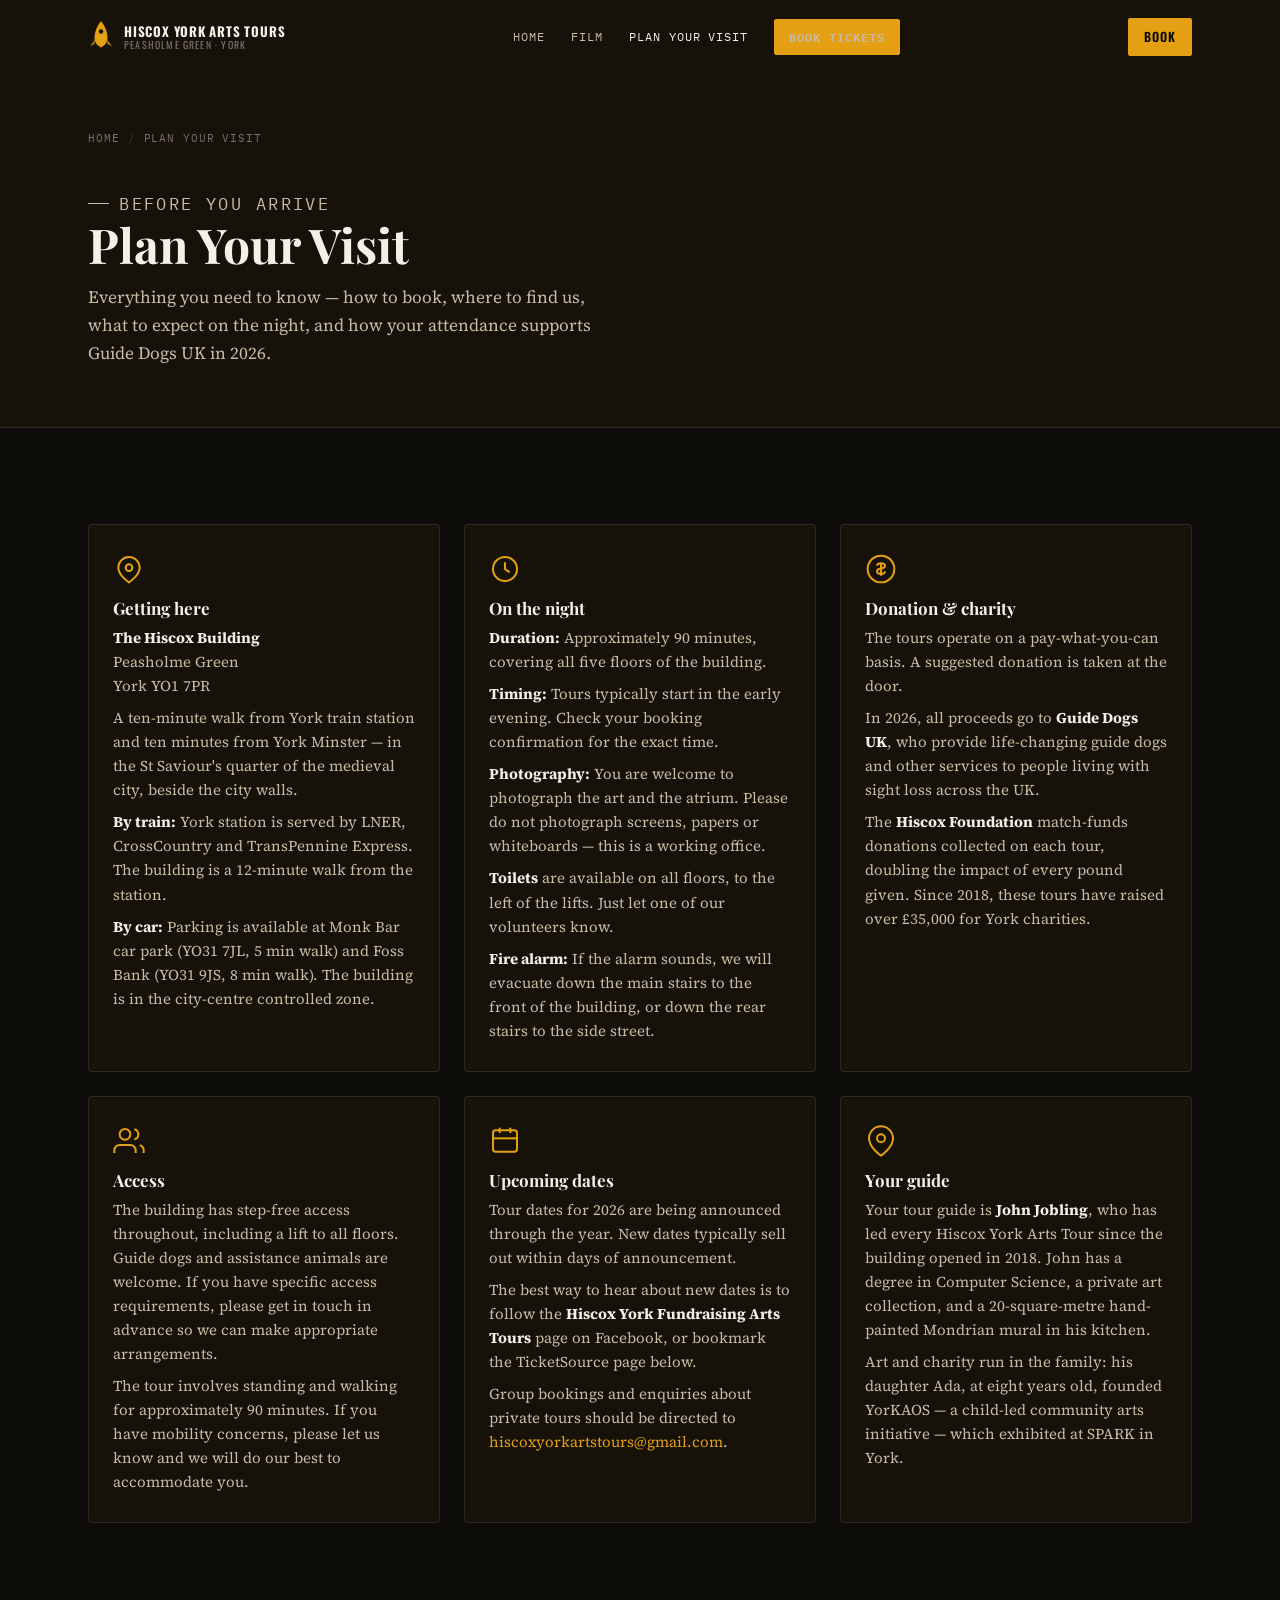
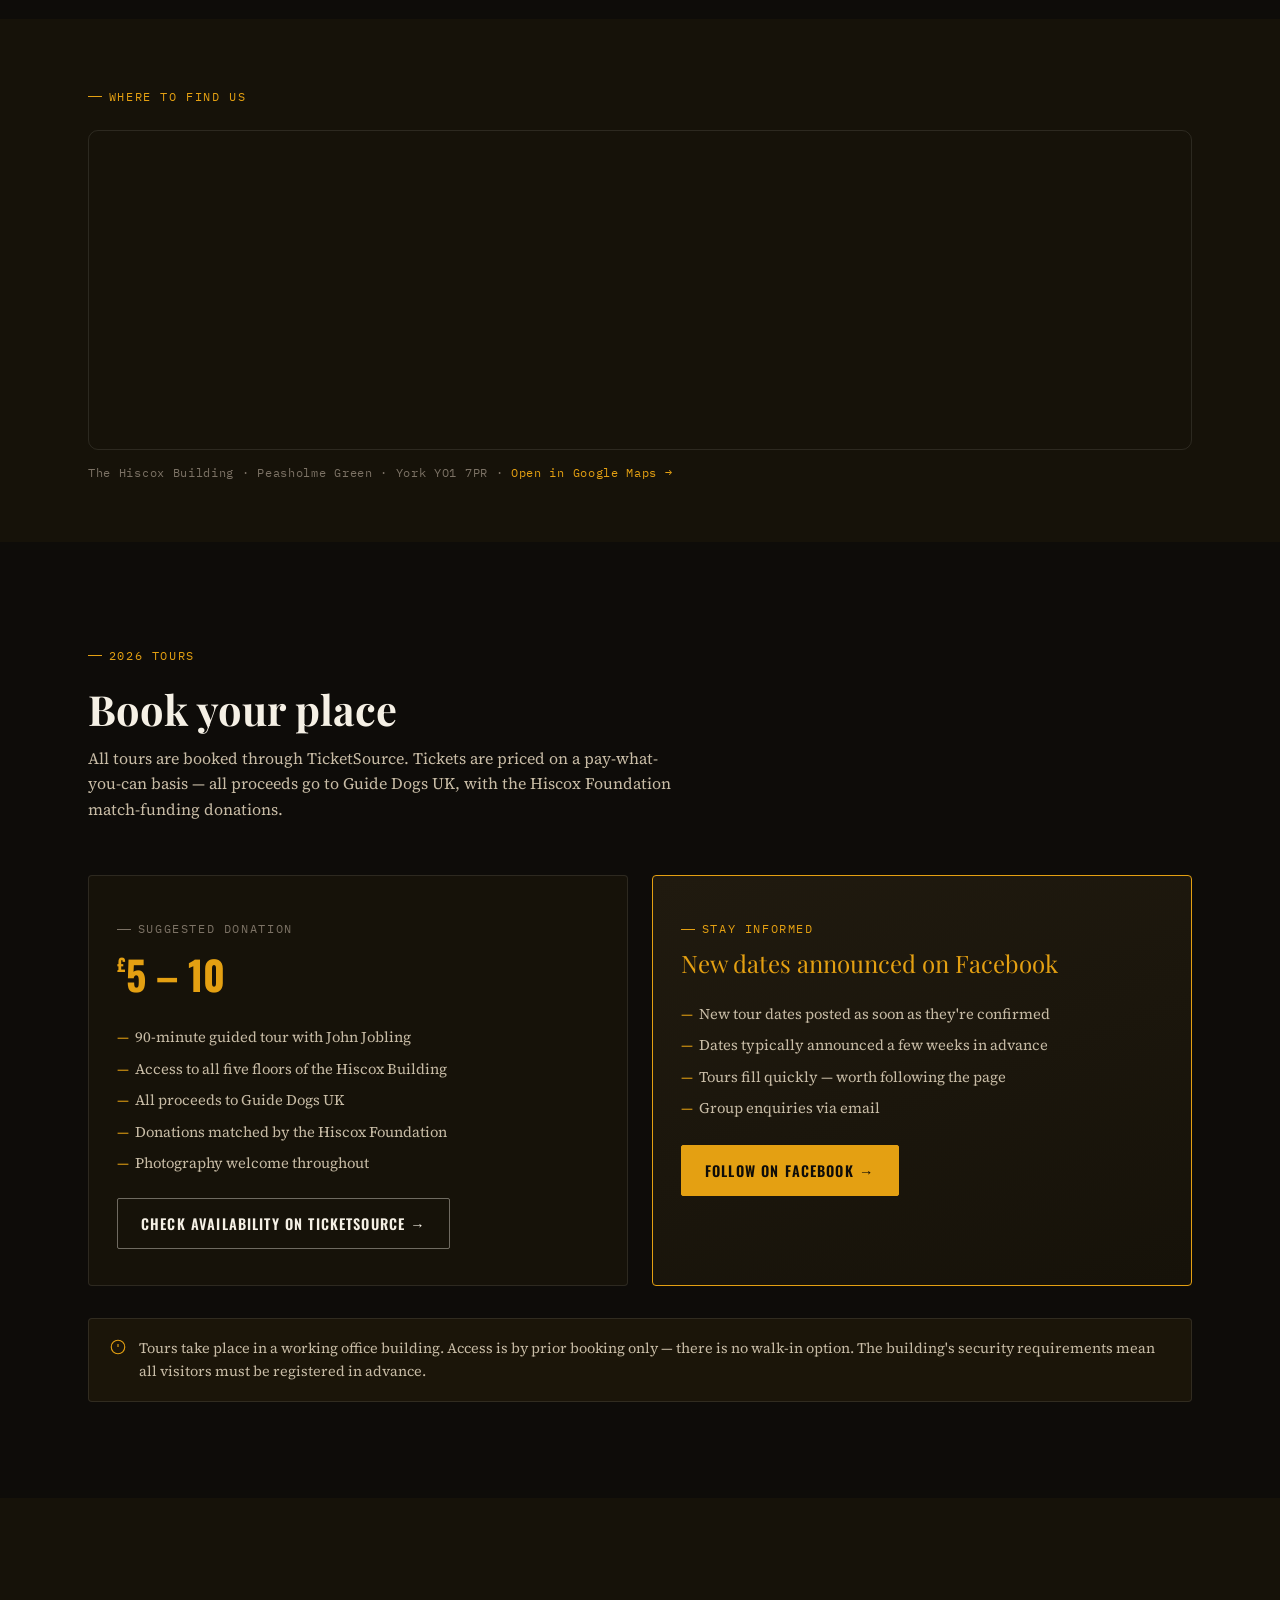
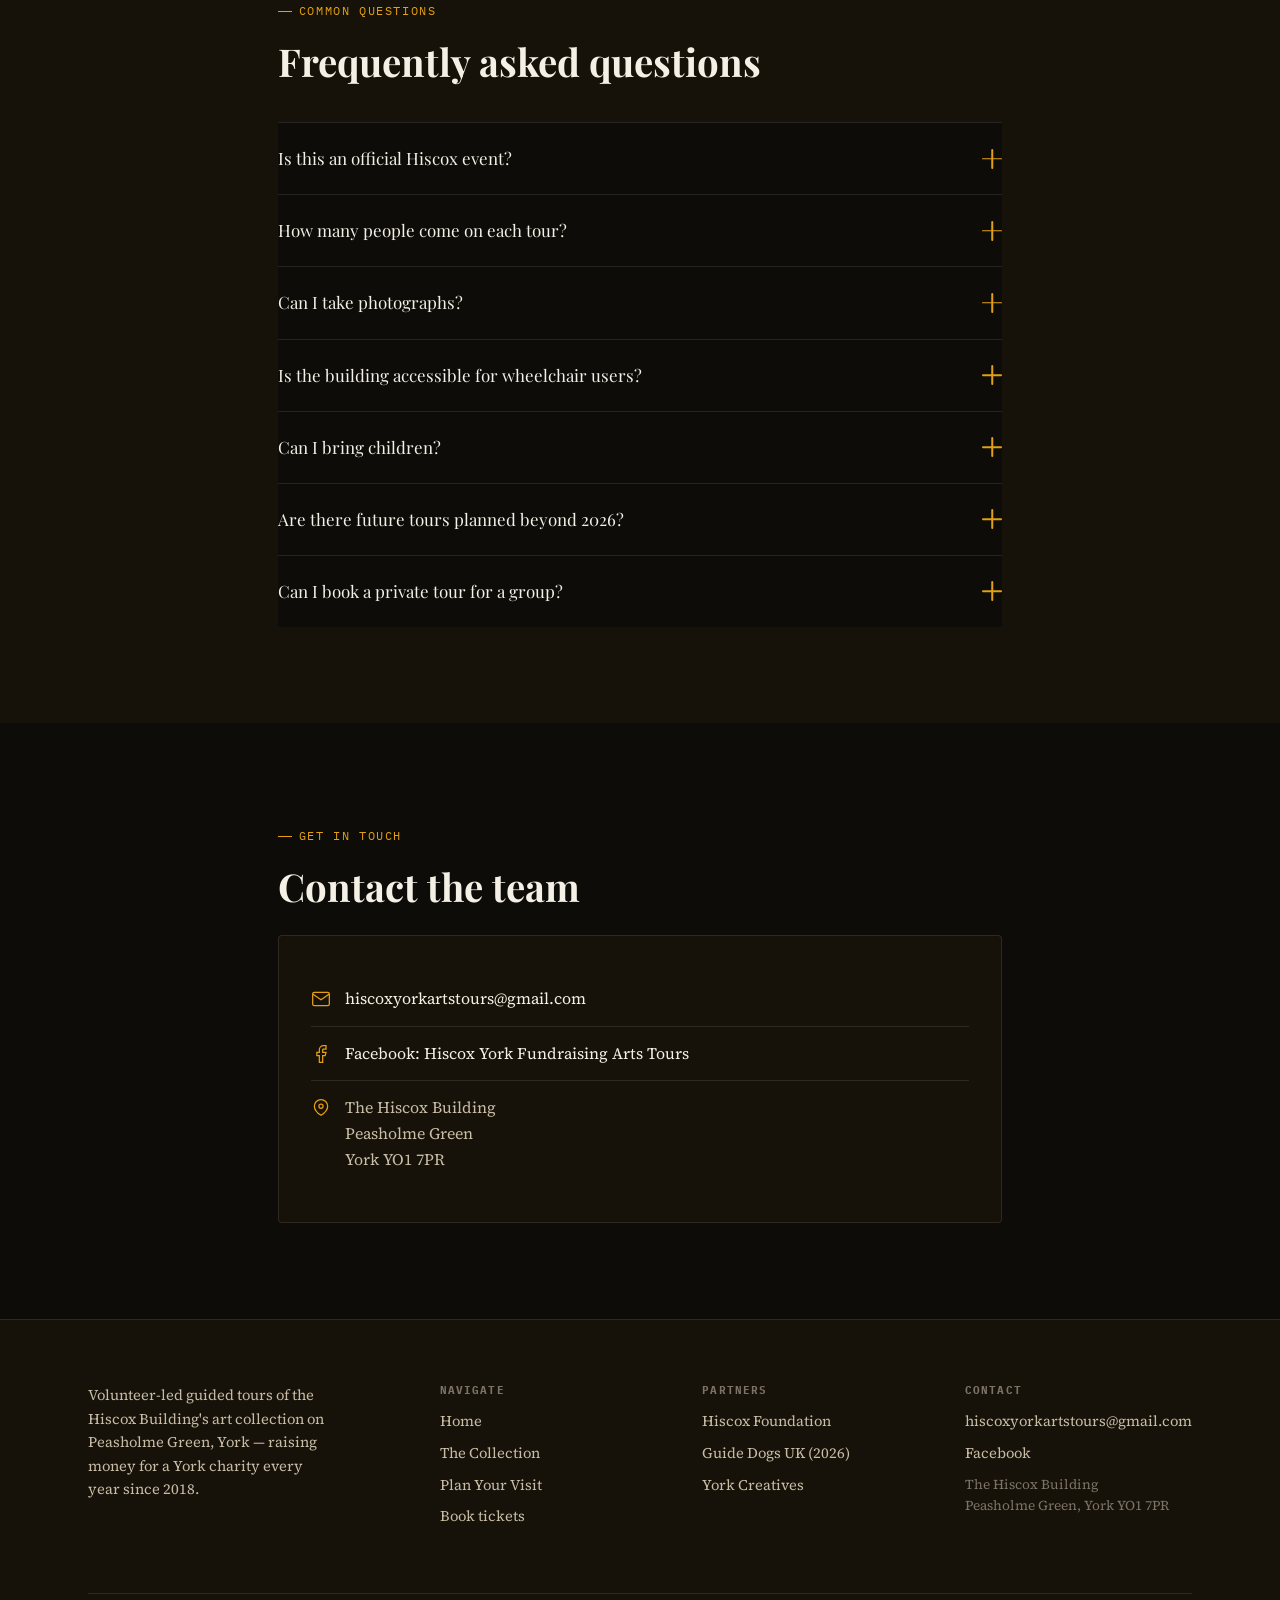
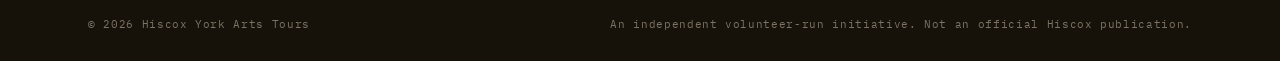
==== visit.html @ 374f45c0 "first commit" ====
<!doctype html>
<html lang="en">
<head>
<meta charset="UTF-8">
<meta name="viewport" content="width=device-width, initial-scale=1.0">
<title>Plan Your Visit — Hiscox York Arts Tours</title>
<meta name="description" content="Everything you need to know before attending a Hiscox York Arts Tour — location, booking, access, and frequently asked questions.">
<link rel="preconnect" href="https://fonts.googleapis.com">
<link rel="preconnect" href="https://fonts.gstatic.com" crossorigin>
<link href="https://fonts.googleapis.com/css2?family=Oswald:wght@600;700&family=Playfair+Display:ital,wght@0,400;0,600;1,400&family=Source+Serif+4:ital,wght@0,400;1,400&family=IBM+Plex+Mono:wght@400;500&display=swap" rel="stylesheet">
<link rel="stylesheet" href="styles.css">
</head>
<body>

<header class="site-header" id="siteHeader">
  <div class="header-inner">
    <a class="brand" href="index.html">
      <svg class="brand-icon" viewBox="0 0 26 34" fill="none" aria-hidden="true">
        <path d="M13 1C17.5 6.5 19.5 12.5 19.5 18C19.5 22 17.5 25 13 27.5C8.5 25 6.5 22 6.5 18C6.5 12.5 8.5 6.5 13 1Z" fill="currentColor"/>
        <ellipse cx="13" cy="11.5" rx="2.2" ry="2.2" fill="#0E0C09"/>
        <path d="M6.5 19.5L2 26.5L6.8 24Z" fill="currentColor" opacity=".7"/>
        <path d="M19.5 19.5L24 26.5L19.2 24Z" fill="currentColor" opacity=".7"/>
      </svg>
      <span class="brand-name">Hiscox York Arts Tours<small>Peasholme Green · York</small></span>
    </a>
    <nav class="site-nav" id="siteNav">
      <a href="index.html">Home</a>
            <a href="video.html">Film</a>
      <a href="visit.html" class="active">Plan Your Visit</a>
      <a href="visit.html#book" class="btn btn--gold btn--sm">Book tickets</a>
    </nav>
    <a href="#book" class="btn btn--gold btn--sm" style="margin-left:auto;" aria-hidden="true">Book</a>
    <button class="nav-toggle" id="navToggle" aria-expanded="false" aria-controls="siteNav" aria-label="Open navigation">
      <span></span><span></span><span></span>
    </button>
  </div>
</header>

<main>

<!-- PAGE HERO -->
<section class="page-hero on-dark-2">
  <div class="container">
    <div class="breadcrumb"><a href="index.html">Home</a><span class="sep">/</span><span>Plan Your Visit</span></div>
    <p class="label">Before you arrive</p>
    <h1>Plan Your Visit</h1>
    <p>Everything you need to know — how to book, where to find us, what to expect on the night, and how your attendance supports Guide Dogs UK in 2026.</p>
  </div>
</section>



<section>

 <div id="embedTS_KFHLG" style="width:100%;"></div>
<script type="text/javascript">
  (function() {
    var el = document.createElement("script");
    el.src = "https://www.ticketsource.com/ticketshop/KFHLG";
    var s = document.getElementsByTagName("script")[0];
    s.parentNode.insertBefore(el, s);
  })();
</script>
  
</section>
<!-- PRACTICAL INFO CARDS -->
<section class="section on-dark">
  <div class="container">
    <div class="grid g3 stagger">

      <div class="info-card">
        <svg class="ico" viewBox="0 0 24 24" fill="none" stroke="currentColor" stroke-width="1.5">
          <path d="M12 22s-8-5.3-8-11a8 8 0 0 1 16 0c0 5.7-8 11-8 11z"/><circle cx="12" cy="11" r="2.5"/>
        </svg>
        <h3>Getting here</h3>
        <p><strong style="color:var(--warm);">The Hiscox Building</strong><br>Peasholme Green<br>York YO1 7PR</p>
        <p>A ten-minute walk from York train station and ten minutes from York Minster — in the St Saviour's quarter of the medieval city, beside the city walls.</p>
        <p><strong style="color:var(--warm);">By train:</strong> York station is served by LNER, CrossCountry and TransPennine Express. The building is a 12-minute walk from the station.</p>
        <p><strong style="color:var(--warm);">By car:</strong> Parking is available at Monk Bar car park (YO31 7JL, 5 min walk) and Foss Bank (YO31 9JS, 8 min walk). The building is in the city-centre controlled zone.</p>
      </div>

      <div class="info-card">
        <svg class="ico" viewBox="0 0 24 24" fill="none" stroke="currentColor" stroke-width="1.5">
          <circle cx="12" cy="12" r="9"/><polyline points="12 7 12 12 15.5 14.5"/>
        </svg>
        <h3>On the night</h3>
        <p><strong style="color:var(--warm);">Duration:</strong> Approximately 90 minutes, covering all five floors of the building.</p>
        <p><strong style="color:var(--warm);">Timing:</strong> Tours typically start in the early evening. Check your booking confirmation for the exact time.</p>
        <p><strong style="color:var(--warm);">Photography:</strong> You are welcome to photograph the art and the atrium. Please do not photograph screens, papers or whiteboards — this is a working office.</p>
        <p><strong style="color:var(--warm);">Toilets</strong> are available on all floors, to the left of the lifts. Just let one of our volunteers know.</p>
        <p><strong style="color:var(--warm);">Fire alarm:</strong> If the alarm sounds, we will evacuate down the main stairs to the front of the building, or down the rear stairs to the side street.</p>
      </div>

      <div class="info-card">
        <svg class="ico" viewBox="0 0 24 24" fill="none" stroke="currentColor" stroke-width="1.5">
          <path d="M12 2C6.48 2 2 6.48 2 12s4.48 10 10 10 10-4.48 10-10S17.52 2 12 2z"/>
          <path d="M12 7v10M9 9.6c0-1.4 1.3-2 3-2s3 .8 3 2-1.3 1.8-3 2-3 .8-3 2 1.3 2 3 2 3-.6 3-2"/>
        </svg>
        <h3>Donation &amp; charity</h3>
        <p>The tours operate on a pay-what-you-can basis. A suggested donation is taken at the door.</p>
        <p>In 2026, all proceeds go to <strong style="color:var(--warm);">Guide Dogs UK</strong>, who provide life-changing guide dogs and other services to people living with sight loss across the UK.</p>
        <p>The <strong style="color:var(--warm);">Hiscox Foundation</strong> match-funds donations collected on each tour, doubling the impact of every pound given. Since 2018, these tours have raised over £35,000 for York charities.</p>
      </div>

      <div class="info-card">
        <svg class="ico" viewBox="0 0 24 24" fill="none" stroke="currentColor" stroke-width="1.5">
          <path d="M17 21v-2a4 4 0 0 0-4-4H5a4 4 0 0 0-4 4v2"/><circle cx="9" cy="7" r="4"/>
          <path d="M23 21v-2a4 4 0 0 0-3-3.87M16 3.13a4 4 0 0 1 0 7.75"/>
        </svg>
        <h3>Access</h3>
        <p>The building has step-free access throughout, including a lift to all floors. Guide dogs and assistance animals are welcome. If you have specific access requirements, please get in touch in advance so we can make appropriate arrangements.</p>
        <p>The tour involves standing and walking for approximately 90 minutes. If you have mobility concerns, please let us know and we will do our best to accommodate you.</p>
      </div>

      <div class="info-card">
        <svg class="ico" viewBox="0 0 24 24" fill="none" stroke="currentColor" stroke-width="1.5">
          <rect x="3" y="4" width="18" height="16" rx="2"/><line x1="16" y1="2" x2="16" y2="6"/><line x1="8" y1="2" x2="8" y2="6"/><line x1="3" y1="10" x2="21" y2="10"/>
        </svg>
        <h3>Upcoming dates</h3>
        <p>Tour dates for 2026 are being announced through the year. New dates typically sell out within days of announcement.</p>
        <p>The best way to hear about new dates is to follow the <strong style="color:var(--warm);">Hiscox York Fundraising Arts Tours</strong> page on Facebook, or bookmark the TicketSource page below.</p>
        <p>Group bookings and enquiries about private tours should be directed to <a href="mailto:hiscoxyorkartstours@gmail.com" style="color:var(--gold);">hiscoxyorkartstours@gmail.com</a>.</p>
      </div>

      <div class="info-card">
        <svg class="ico" viewBox="0 0 24 24" fill="none" stroke="currentColor" stroke-width="1.5">
          <path d="M21 10c0 7-9 13-9 13s-9-6-9-13a9 9 0 0 1 18 0z"/><circle cx="12" cy="10" r="3"/>
        </svg>
        <h3>Your guide</h3>
        <p>Your tour guide is <strong style="color:var(--warm);">John Jobling</strong>, who has led every Hiscox York Arts Tour since the building opened in 2018. John has a degree in Computer Science, a private art collection, and a 20-square-metre hand-painted Mondrian mural in his kitchen.</p>
        <p>Art and charity run in the family: his daughter Ada, at eight years old, founded YorKAOS — a child-led community arts initiative — which exhibited at SPARK in York.</p>
      </div>

    </div>
  </div>
</section>

<!-- MAP -->
<section class="section section--slim on-dark-2">
  <div class="container reveal">
    <p class="label" style="margin-bottom:24px;">Where to find us</p>
    <div class="map-frame">
      <iframe
        src="https://www.google.com/maps/embed?pb=!1m18!1m12!1m3!1d2344.038!2d-1.076!3d53.962!2m3!1f0!2f0!3f0!3m2!1i1024!2i768!4f13.1!3m3!1m2!1s0x487930e4ecd7b2b7%3A0x1!2sThe%20Hiscox%20Building%2C%20Peasholme%20Green%2C%20York%20YO1%207PR!5e0!3m2!1sen!2suk!4v1700000000000"
        loading="lazy"
        referrerpolicy="no-referrer-when-downgrade"
        title="Map showing the Hiscox Building on Peasholme Green, York"
        allowfullscreen>
      </iframe>
    </div>
    <p style="margin-top:14px;font-family:var(--font-label);font-size:.72rem;color:var(--warm-3);letter-spacing:.06em;">
      The Hiscox Building · Peasholme Green · York YO1 7PR ·
      <a href="https://maps.google.com/?q=The+Hiscox+Building,+Peasholme+Green,+York+YO1+7PR" target="_blank" rel="noopener" style="color:var(--gold);">Open in Google Maps →</a>
    </p>
  </div>
</section>

<!-- BOOKING -->
<section id="book" class="section on-dark">
  <div class="container">
    <div style="max-width:600px;margin-bottom:52px;" class="reveal">
      <p class="label">2026 tours</p>
      <h2 style="font-family:var(--font-head);font-size:clamp(1.9rem,3.4vw,2.6rem);margin-top:.5em;">Book your place</h2>
      <p style="color:var(--warm-2);margin-top:14px;">All tours are booked through TicketSource. Tickets are priced on a pay-what-you-can basis — all proceeds go to Guide Dogs UK, with the Hiscox Foundation match-funding donations.</p>
    </div>
    <div class="price-cards reveal">
      <div class="price-card">
        <p class="label dim">Suggested donation</p>
        <p class="amount"><sup>£</sup>5 – 10</p>
        <ul>
          <li>90-minute guided tour with John Jobling</li>
          <li>Access to all five floors of the Hiscox Building</li>
          <li>All proceeds to Guide Dogs UK</li>
          <li>Donations matched by the Hiscox Foundation</li>
          <li>Photography welcome throughout</li>
        </ul>
        <a href="https://www.ticketsource.co.uk/hiscox-arts-tours" target="_blank" rel="noopener" class="btn btn--outline btn--block">
          Check availability on TicketSource →
        </a>
      </div>
      <div class="price-card featured">
        <p class="label">Stay informed</p>
        <p style="font-family:var(--font-head);font-size:1.5rem;color:var(--gold);margin-top:6px;">New dates announced on Facebook</p>
        <ul>
          <li>New tour dates posted as soon as they're confirmed</li>
          <li>Dates typically announced a few weeks in advance</li>
          <li>Tours fill quickly — worth following the page</li>
          <li>Group enquiries via email</li>
        </ul>
        <a href="https://www.facebook.com/HiscoxYorkFundraisingArtsTours" target="_blank" rel="noopener" class="btn btn--gold btn--block" style="margin-top:24px;">
          Follow on Facebook →
        </a>
      </div>
    </div>
    <div class="notice on-dark" style="margin-top:32px;">
      <svg class="notice-icon" viewBox="0 0 24 24" fill="none" stroke="currentColor" stroke-width="1.5"><circle cx="12" cy="12" r="9"/><line x1="12" y1="8" x2="12" y2="12"/><line x1="12" y1="16" x2="12.01" y2="16"/></svg>
      <p>Tours take place in a working office building. Access is by prior booking only — there is no walk-in option. The building's security requirements mean all visitors must be registered in advance.</p>
    </div>
  </div>
</section>

<!-- FAQ -->
<section class="section on-dark-2">
  <div class="container container--narrow">
    <div style="margin-bottom:40px;" class="reveal">
      <p class="label">Common questions</p>
      <h2 style="font-family:var(--font-head);font-size:clamp(1.8rem,3vw,2.4rem);margin-top:.5em;">Frequently asked questions</h2>
    </div>
    <div class="faq on-dark reveal">
      <div class="faq-item">
        <button class="faq-q">Is this an official Hiscox event?<span class="faq-plus" aria-hidden="true"></span></button>
        <div class="faq-a"><p>No — the tours are an independent, volunteer-run initiative. They are not organised by Hiscox as a company, though Hiscox generously provides access to the building and the Hiscox Foundation match-funds donations. The tours were started by John Jobling in 2018.</p></div>
      </div>
      <div class="faq-item">
        <button class="faq-q">How many people come on each tour?<span class="faq-plus" aria-hidden="true"></span></button>
        <div class="faq-a"><p>Tour sizes are kept small to preserve the quality of the experience. Exact capacity depends on the date — check TicketSource for availability on specific tours.</p></div>
      </div>
      <div class="faq-item">
        <button class="faq-q">Can I take photographs?<span class="faq-plus" aria-hidden="true"></span></button>
        <div class="faq-a"><p>Yes — you're very welcome to photograph the artworks and the atrium. The one restriction is that you should not photograph any screens, papers or whiteboards visible in the building, as this is a working office handling sensitive commercial material.</p></div>
      </div>
      <div class="faq-item">
        <button class="faq-q">Is the building accessible for wheelchair users?<span class="faq-plus" aria-hidden="true"></span></button>
        <div class="faq-a"><p>Yes — the building has step-free access and a lift to all floors. If you have specific access needs, please email us in advance so we can ensure everything is in place.</p></div>
      </div>
      <div class="faq-item">
        <button class="faq-q">Can I bring children?<span class="faq-plus" aria-hidden="true"></span></button>
        <div class="faq-a"><p>Children are welcome, accompanied by an adult. The tour is primarily pitched at adults and older children with an interest in art, though younger children have enjoyed tours in the past. The tour involves 90 minutes of standing and walking.</p></div>
      </div>
      <div class="faq-item">
        <button class="faq-q">Are there future tours planned beyond 2026?<span class="faq-plus" aria-hidden="true"></span></button>
        <div class="faq-a"><p>We have run tours every year since 2018 and intend to continue. Dates and charities are confirmed each year — the best way to hear about future tours is to follow the Facebook page or email us to be added to the mailing list.</p></div>
      </div>
      <div class="faq-item">
        <button class="faq-q">Can I book a private tour for a group?<span class="faq-plus" aria-hidden="true"></span></button>
        <div class="faq-a"><p>Enquiries about group or private tours are welcome — please email <a href="mailto:hiscoxyorkartstours@gmail.com" style="color:var(--gold);">hiscoxyorkartstours@gmail.com</a> with details of your group and preferred dates. We'll do our best to accommodate you, subject to building availability.</p></div>
      </div>
    </div>
  </div>
</section>

<!-- CONTACT -->
<section class="section on-dark">
  <div class="container container--narrow reveal">
    <p class="label">Get in touch</p>
    <h2 style="font-family:var(--font-head);font-size:clamp(1.8rem,3vw,2.4rem);margin-top:.5em;">Contact the team</h2>
    <div class="contact-card" style="margin-top:28px;background:var(--dark-2);border:1px solid var(--line);border-radius:var(--r);padding:36px 32px;">
      <div style="display:flex;align-items:center;gap:14px;padding:14px 0;border-bottom:1px solid var(--line);">
        <svg style="width:20px;height:20px;color:var(--gold);flex-shrink:0;" viewBox="0 0 24 24" fill="none" stroke="currentColor" stroke-width="1.5"><path d="M4 4h16c1.1 0 2 .9 2 2v12c0 1.1-.9 2-2 2H4c-1.1 0-2-.9-2-2V6c0-1.1.9-2 2-2z"/><polyline points="22,6 12,13 2,6"/></svg>
        <a href="mailto:hiscoxyorkartstours@gmail.com" style="color:var(--warm);word-break:break-all;">hiscoxyorkartstours@gmail.com</a>
      </div>
      <div style="display:flex;align-items:center;gap:14px;padding:14px 0;border-bottom:1px solid var(--line);">
        <svg style="width:20px;height:20px;color:var(--gold);flex-shrink:0;" viewBox="0 0 24 24" fill="none" stroke="currentColor" stroke-width="1.5"><path d="M18 2h-3a5 5 0 0 0-5 5v3H7v4h3v8h4v-8h3l1-4h-4V7a1 1 0 0 1 1-1h3z"/></svg>
        <a href="https://www.facebook.com/HiscoxYorkFundraisingArtsTours" target="_blank" rel="noopener" style="color:var(--warm);">Facebook: Hiscox York Fundraising Arts Tours</a>
      </div>
      <div style="display:flex;align-items:flex-start;gap:14px;padding:14px 0;">
        <svg style="width:20px;height:20px;color:var(--gold);flex-shrink:0;margin-top:2px;" viewBox="0 0 24 24" fill="none" stroke="currentColor" stroke-width="1.5"><path d="M12 22s-8-5.3-8-11a8 8 0 0 1 16 0c0 5.7-8 11-8 11z"/><circle cx="12" cy="11" r="2.5"/></svg>
        <address style="font-style:normal;color:var(--warm-2);">The Hiscox Building<br>Peasholme Green<br>York YO1 7PR</address>
      </div>
    </div>
  </div>
</section>

</main>

<footer class="site-footer">
  <div class="container">
    <div class="footer-top">
      <div class="footer-col">
        <p class="footer-about">Volunteer-led guided tours of the Hiscox Building's art collection on Peasholme Green, York — raising money for a York charity every year since 2018.</p>
      </div>
      <div class="footer-col">
        <h4>Navigate</h4>
        <ul>
          <li><a href="index.html">Home</a></li>
          <li><a href="collection.html">The Collection</a></li>
          <li><a href="visit.html">Plan Your Visit</a></li>
          <li><a href="visit.html#book">Book tickets</a></li>
        </ul>
      </div>
      <div class="footer-col">
        <h4>Partners</h4>
        <ul>
          <li>Hiscox Foundation</li>
          <li>Guide Dogs UK (2026)</li>
          <li>York Creatives</li>
        </ul>
      </div>
      <div class="footer-col">
        <h4>Contact</h4>
        <ul>
          <li><a href="mailto:hiscoxyorkartstours@gmail.com">hiscoxyorkartstours@gmail.com</a></li>
          <li><a href="https://www.facebook.com/HiscoxYorkFundraisingArtsTours" target="_blank" rel="noopener">Facebook</a></li>
          <li style="color:var(--warm-3);font-size:.85rem;margin-top:4px;">The Hiscox Building<br>Peasholme Green, York YO1 7PR</li>
        </ul>
      </div>
    </div>
    <div class="footer-bottom">
      <span>© 2026 Hiscox York Arts Tours</span>
      <span>An independent volunteer-run initiative. Not an official Hiscox publication.</span>
    </div>
  </div>
</footer>
<script src="script.js"></script>
</body>
</html>
---- styles.css ----
/* ====================================================
   Hiscox York Arts Tours  —  full design system
   Aesthetic: bold photo-led, warm amber & deep dark,
   condensed impact type, art-world editorial serif.
   ==================================================== */

:root {
  --dark:      #0E0C09;
  --dark-2:    #161209;
  --dark-3:    #201A0F;
  --dark-4:    #2A2117;
  --gold:      #E4A012;
  --gold-dim:  #A97208;
  --gold-pale: #F5C84A;
  --warm:      #F5F0E5;
  --warm-2:    #C8BCA6;
  --warm-3:    #7C7265;
  --paper:     #EEE5D0;
  --paper-2:   #D6CDB8;
  --rust:      #B04A1C;

  --line:      rgba(245,240,229,0.10);
  --line-2:    rgba(245,240,229,0.06);
  --line-p:    rgba(14,12,9,0.12);

  --font-display: "Oswald", "Arial Narrow", Arial, sans-serif;
  --font-head:    "Playfair Display", Georgia, "Times New Roman", serif;
  --font-body:    "Source Serif 4", Georgia, serif;
  --font-label:   "IBM Plex Mono", "Courier New", monospace;

  --maxw:  1160px;
  --ease:  cubic-bezier(.22,.61,.25,1);
  --r:     4px;
  --r-lg:  10px;
  --shadow: 0 32px 56px -20px rgba(0,0,0,0.7);
}

/* ── reset ── */
*, *::before, *::after { box-sizing: border-box; }
html { scroll-behavior: smooth; -webkit-text-size-adjust: 100%; }
@media (prefers-reduced-motion: reduce) {
  html { scroll-behavior: auto; }
  *, *::before, *::after { animation-duration: 0.001ms !important; transition-duration: 0.001ms !important; }
}
body { margin: 0; background: var(--dark); color: var(--warm); font-family: var(--font-body); line-height: 1.6; -webkit-font-smoothing: antialiased; }
img, svg { display: block; max-width: 100%; }
a { color: inherit; text-decoration: none; }
ul, ol { margin: 0; padding: 0; list-style: none; }
button { font: inherit; color: inherit; background: none; border: 0; cursor: pointer; padding: 0; }
h1,h2,h3,h4,p,figure,dl,dt,dd { margin: 0; }
:focus-visible { outline: 2px solid var(--gold); outline-offset: 3px; border-radius: 2px; }

/* ── type helpers ── */
h1, h2, h3, h4 { font-family: var(--font-head); line-height: 1.1; }
.display {
  font-family: var(--font-display);
  font-weight: 700;
  letter-spacing: 0.02em;
  text-transform: uppercase;
  line-height: .97;
}

.label {
  font-family: var(--font-label);
  font-size: .72rem;
  letter-spacing: .14em;
  text-transform: uppercase;
  color: var(--gold);
  display: inline-flex;
  align-items: center;
  gap: .6em;
}
.label::before { content: ""; width: 1.2em; height: 1px; background: currentColor; display: inline-block; }
.label.dim { color: var(--warm-3); }
.label.dim::before { background: var(--warm-3); }
.on-paper .label { color: var(--rust); }
.on-paper .label::before { background: var(--rust); }

/* ── layout ── */
.container { width: 100%; max-width: var(--maxw); margin-inline: auto; padding-inline: 28px; }
.container--narrow { max-width: 780px; }
.section { padding-block: 96px; }
.section--slim { padding-block: 60px; }
@media (max-width: 720px) { .section { padding-block: 64px; } .section--slim { padding-block: 40px; } }

.on-dark   { background: var(--dark); color: var(--warm); }
.on-dark-2 { background: var(--dark-2); color: var(--warm); }
.on-dark-3 { background: var(--dark-3); color: var(--warm); }
.on-paper  { background: var(--paper); color: var(--dark); }

.grid { display: grid; gap: 24px; }
.g2 { grid-template-columns: repeat(2, 1fr); }
.g3 { grid-template-columns: repeat(3, 1fr); }
.g4 { grid-template-columns: repeat(4, 1fr); }
@media (max-width: 960px) { .g3, .g4 { grid-template-columns: repeat(2, 1fr); } }
@media (max-width: 580px) { .g2, .g3, .g4 { grid-template-columns: 1fr; } }

/* ── scroll reveal ── */
html.js .reveal { opacity: 0; transform: translateY(20px); transition: opacity .7s var(--ease), transform .7s var(--ease); }
html.js .reveal.in { opacity: 1; transform: none; }
html.js .stagger > * { opacity: 0; transform: translateY(20px); transition: opacity .6s var(--ease), transform .6s var(--ease); }
html.js .stagger.in > *:nth-child(1) { opacity: 1; transform: none; transition-delay: .04s; }
html.js .stagger.in > *:nth-child(2) { opacity: 1; transform: none; transition-delay: .12s; }
html.js .stagger.in > *:nth-child(3) { opacity: 1; transform: none; transition-delay: .20s; }
html.js .stagger.in > *:nth-child(4) { opacity: 1; transform: none; transition-delay: .28s; }
html.js .stagger.in > *:nth-child(5) { opacity: 1; transform: none; transition-delay: .36s; }
html.js .stagger.in > *:nth-child(n+6) { opacity: 1; transform: none; transition-delay: .40s; }

/* ── buttons ── */
.btn {
  display: inline-flex; align-items: center; gap: .5em;
  font-family: var(--font-display); font-weight: 600; font-size: .9rem;
  letter-spacing: .08em; text-transform: uppercase;
  padding: .9em 1.6em; border-radius: 2px; border: 1.5px solid transparent;
  transition: transform .22s var(--ease), background .22s, border-color .22s, color .22s;
  white-space: nowrap;
}
.btn:hover { transform: translateY(-2px); }
.btn--gold { background: var(--gold); color: var(--dark); border-color: var(--gold); }
.btn--gold:hover { background: var(--gold-pale); border-color: var(--gold-pale); }
.btn--outline { border-color: rgba(245,240,229,.4); color: var(--warm); }
.btn--outline:hover { border-color: var(--gold); color: var(--gold); }
.btn--outline-dark { border-color: var(--dark); color: var(--dark); }
.btn--outline-dark:hover { border-color: var(--rust); color: var(--rust); }
.btn--sm { padding: .65em 1.2em; font-size: .78rem; }

/* ── nav ── */
.site-header {
  position: fixed; top: 0; left: 0; right: 0; z-index: 80;
  transition: background .4s, border-color .4s;
  border-bottom: 1px solid transparent;
}
.site-header.scrolled {
  background: rgba(14,12,9,.92); backdrop-filter: blur(12px);
  border-bottom-color: var(--line);
}
.header-inner {
  max-width: var(--maxw); margin-inline: auto;
  padding: 18px 28px;
  display: flex; align-items: center; gap: 28px;
}
.brand { display: flex; align-items: center; gap: 10px; margin-right: auto; }
.brand-icon { width: 26px; height: 34px; color: var(--gold); flex-shrink: 0; }
.brand-name {
  font-family: var(--font-display); font-weight: 700; text-transform: uppercase;
  font-size: .82rem; letter-spacing: .06em; line-height: 1.25; color: var(--warm);
}
.brand-name small { display: block; font-size: .62rem; letter-spacing: .12em; color: var(--warm-3); font-weight: 400; }
.site-nav { display: flex; align-items: center; gap: 26px; }
.site-nav a {
  font-family: var(--font-label); font-size: .74rem; letter-spacing: .08em; text-transform: uppercase;
  color: var(--warm-2); transition: color .2s;
}
.site-nav a:hover, .site-nav a.active { color: var(--warm); }
.nav-toggle { display: none; flex-direction: column; gap: 5px; padding: 4px; }
.nav-toggle span { display: block; width: 24px; height: 2px; background: var(--warm); transition: transform .25s, opacity .25s; }
.nav-toggle[aria-expanded="true"] span:nth-child(1) { transform: translateY(7px) rotate(45deg); }
.nav-toggle[aria-expanded="true"] span:nth-child(2) { opacity: 0; }
.nav-toggle[aria-expanded="true"] span:nth-child(3) { transform: translateY(-7px) rotate(-45deg); }

@media (max-width: 800px) {
  .site-nav {
    position: fixed; inset: 68px 0 0 0; background: var(--dark);
    flex-direction: column; justify-content: center; gap: 32px;
    transform: translateX(100%); transition: transform .35s var(--ease);
    font-size: 1.1rem; border-top: 1px solid var(--line);
  }
  .site-nav.open { transform: translateX(0); }
  .site-nav .btn--sm { display: flex; }
  .nav-toggle { display: flex; }
  .header-inner .btn--sm { display: none; }
}

/* ── hero ── */
.hero {
  position: relative; min-height: 100svh;
  display: flex; flex-direction: column; justify-content: flex-end;
  padding-bottom: 9vh; overflow: hidden;
}
.hero-bg {
  position: absolute; inset: 0;
  background-image: url('assets/exterior-1400.jpg');
  background-size: cover; background-position: center 40%;
  transform: scale(1.04); transition: transform 8s ease-out;
}
.hero-bg.loaded { transform: scale(1); }
@media (min-width: 1200px) {
  .hero-bg { background-image: url('assets/exterior-2400.jpg'); }
}
@media (max-width: 600px) {
  .hero-bg { background-image: url('assets/exterior-900.jpg'); }
}
.hero-overlay {
  position: absolute; inset: 0;
  background: linear-gradient(
    to top,
    rgba(14,12,9,.96)  0%,
    rgba(14,12,9,.80)  28%,
    rgba(14,12,9,.40)  58%,
    rgba(14,12,9,.10)  100%
  );
}
.hero-inner {
  position: relative; z-index: 2;
  max-width: var(--maxw); margin-inline: auto;
  width: 100%; padding-inline: 28px;
}
.hero-title {
  font-size: clamp(3.6rem, 9vw, 8rem);
  line-height: .95;
  color: #fff;
  text-shadow: 0 2px 40px rgba(0,0,0,.5);
  max-width: 14ch;
}
.hero-title em { font-style: normal; color: var(--gold); }
.hero-sub {
  margin-top: 20px;
  font-family: var(--font-head); font-style: italic;
  font-size: clamp(1rem, 2.2vw, 1.32rem);
  color: var(--warm-2);
  max-width: 50ch;
}
.hero-actions { display: flex; gap: 14px; flex-wrap: wrap; margin-top: 28px; }
.hero-scroll {
  position: absolute; bottom: 32px; right: 32px; z-index: 2;
  display: flex; align-items: center; gap: 10px;
  font-family: var(--font-label); font-size: .65rem; letter-spacing: .12em; text-transform: uppercase; color: var(--warm-3);
  writing-mode: vertical-rl;
  animation: fadeIn 2s 1s both;
}
.hero-scroll::after { content: ""; width: 1px; height: 48px; background: var(--warm-3); margin-top: 8px; }
@keyframes fadeIn { from { opacity: 0; } to { opacity: 1; } }

/* ── quote block ── */
.pull-quote {
  font-family: var(--font-head); font-style: italic;
  font-size: clamp(1.3rem, 2.6vw, 1.85rem); line-height: 1.4;
  color: var(--warm);
  border-left: 3px solid var(--gold);
  padding-left: 28px;
}
.pull-quote cite {
  display: block; margin-top: 16px;
  font-style: normal; font-family: var(--font-label);
  font-size: .72rem; letter-spacing: .1em; text-transform: uppercase; color: var(--warm-3);
}

/* ── stat bar ── */
.stat-bar { border-top: 1px solid var(--line); border-bottom: 1px solid var(--line); }
.stat-bar .grid { gap: 0; }
.stat { padding: 40px 28px; border-left: 1px solid var(--line); }
.stat:first-child { border-left: 0; }
@media (max-width: 580px) {
  .stat { border-left: 0; border-top: 1px solid var(--line); }
  .stat:first-child { border-top: 0; }
}
.stat-num { font-family: var(--font-display); font-weight: 700; font-size: clamp(1.8rem,3.5vw,2.6rem); color: var(--gold); }
.stat-lbl { margin-top: 6px; color: var(--warm-3); font-size: .92rem; max-width: 22ch; }

/* ── feature cards ── */
.feat-card {
  background: var(--dark-2); border: 1px solid var(--line); border-radius: var(--r);
  padding: 32px 28px;
  transition: border-color .3s, transform .3s var(--ease);
}
.feat-card:hover { border-color: rgba(228,160,18,.4); transform: translateY(-4px); }
.feat-card .artist { font-family: var(--font-head); font-size: 1.18rem; margin-top: 14px; }
.feat-card .work { color: var(--gold); font-style: italic; font-family: var(--font-head); font-size: .95rem; margin-top: 4px; }
.feat-card p { margin-top: 10px; color: var(--warm-2); font-size: .93rem; }

/* ── collection stops ── */
.stop {
  display: grid; grid-template-columns: 80px 1fr; gap: 24px;
  padding: 36px 0; border-top: 1px solid var(--line);
}
@media (max-width: 540px) { .stop { grid-template-columns: 52px 1fr; gap: 14px; } }
.stop-num {
  font-family: var(--font-display); font-weight: 700;
  font-size: 1.4rem; color: var(--gold-dim); padding-top: 2px;
  line-height: 1;
}
.stop-num small { display: block; font-size: .58rem; letter-spacing: .1em; color: var(--warm-3); text-transform: uppercase; margin-top: 6px; font-weight: 400; }
.stop h3 { font-family: var(--font-head); font-size: 1.4rem; color: var(--warm); }
.stop .work-title { color: var(--gold); font-style: italic; font-size: 1.05rem; font-family: var(--font-head); }
.stop .meta {
  display: flex; flex-wrap: wrap; gap: 6px 14px; margin: 8px 0 14px;
  font-family: var(--font-label); font-size: .68rem; letter-spacing: .08em; text-transform: uppercase; color: var(--warm-3);
}
.stop p { color: var(--warm-2); max-width: 70ch; }
.stop p + p { margin-top: 10px; }

/* ── finale / rocket ── */
.finale { background: var(--dark-3); border: 1px solid var(--line); border-radius: var(--r-lg); padding: 56px; margin-top: 64px; }
@media (max-width: 600px) { .finale { padding: 32px 22px; } }
.finale h2 { font-family: var(--font-head); font-size: clamp(1.6rem,3vw,2.2rem); }
.finale p { color: var(--warm-2); max-width: 66ch; margin-top: 14px; }
.spec-dl { display: grid; grid-template-columns: repeat(2, 1fr); gap: 22px 32px; margin-top: 32px; }
@media (max-width: 480px) { .spec-dl { grid-template-columns: 1fr; } }
.spec-dl dt { font-family: var(--font-label); font-size: .66rem; letter-spacing: .09em; text-transform: uppercase; color: var(--warm-3); }
.spec-dl dd { margin-top: 4px; font-family: var(--font-head); font-size: 1.12rem; color: var(--gold); }

/* ── info cards (visit page) ── */
.info-card {
  background: var(--dark-2); border: 1px solid var(--line); border-radius: var(--r);
  padding: 28px 24px; height: 100%;
}
.info-card .ico { width: 32px; height: 32px; color: var(--gold); margin-bottom: 14px; }
.info-card h3 { font-family: var(--font-head); font-size: 1.06rem; margin-top: 0; }
.info-card p, .info-card li { color: var(--warm-2); font-size: .94rem; margin-top: 8px; }
.info-card a:hover { color: var(--gold); }

/* ── price cards ── */
.price-cards { display: grid; grid-template-columns: 1fr 1fr; gap: 24px; }
@media (max-width: 640px) { .price-cards { grid-template-columns: 1fr; } }
.price-card { border: 1px solid var(--line); border-radius: var(--r); padding: 36px 28px; background: var(--dark-2); }
.price-card.featured { border-color: var(--gold); background: linear-gradient(160deg, var(--dark-3), var(--dark-2)); }
.price-card .amount { font-family: var(--font-display); font-weight: 700; font-size: 2.5rem; color: var(--gold); margin-top: 4px; }
.price-card .amount sup { font-size: 1.1rem; vertical-align: top; margin-top: 8px; display: inline-block; }
.price-card ul { margin-top: 20px; display: grid; gap: 8px; }
.price-card li { color: var(--warm-2); font-size: .92rem; padding-left: 1.2em; position: relative; }
.price-card li::before { content: "—"; position: absolute; left: 0; color: var(--gold); }
.price-card .btn { margin-top: 22px; }

/* ── FAQ ── */
.faq { }
.faq-item { border-top: 1px solid var(--line-p); }
.on-dark .faq-item { border-top-color: var(--line); }
.faq-q {
  width: 100%; display: flex; justify-content: space-between; align-items: center; gap: 16px;
  padding: 22px 0; text-align: left;
  font-family: var(--font-head); font-size: 1.06rem; color: var(--dark);
}
.on-dark .faq-q { color: var(--warm); }
.faq-plus { flex-shrink: 0; width: 20px; height: 20px; position: relative; }
.faq-plus::before, .faq-plus::after { content: ""; position: absolute; background: var(--rust); border-radius: 1px; transition: transform .25s; }
.faq-plus::before { top: 50%; left: 0; right: 0; height: 1.5px; transform: translateY(-50%); }
.faq-plus::after { left: 50%; top: 0; bottom: 0; width: 1.5px; transform: translateX(-50%); }
.on-dark .faq-plus::before, .on-dark .faq-plus::after { background: var(--gold); }
.faq-item.open .faq-plus::after { transform: translateX(-50%) rotate(90deg); opacity: 0; }
.faq-a { max-height: 0; overflow: hidden; transition: max-height .4s var(--ease); }
.faq-a p { padding: 0 0 22px 0; color: var(--dark-4); max-width: 62ch; font-size: .96rem; }
.on-dark .faq-a p { color: var(--warm-2); }

/* ── map embed ── */
.map-frame { border: 1px solid var(--line); border-radius: var(--r-lg); overflow: hidden; height: 320px; }
.map-frame iframe { width: 100%; height: 100%; border: 0; }

/* ── CTA banner ── */
.cta-band {
  background: linear-gradient(135deg, var(--dark-3) 0%, var(--dark-2) 100%);
  border: 1px solid var(--line); border-radius: var(--r-lg);
  padding: 64px 56px; text-align: center;
}
@media (max-width: 600px) { .cta-band { padding: 40px 22px; } }
.cta-band h2 { font-family: var(--font-head); font-size: clamp(1.8rem,3.5vw,2.5rem); }
.cta-band p { color: var(--warm-2); max-width: 52ch; margin: 14px auto 0; }
.cta-band .hero-actions { justify-content: center; margin-top: 28px; }

/* ── building section ── */
.building-grid { display: grid; grid-template-columns: 1fr 1fr; gap: 56px; align-items: center; }
@media (max-width: 860px) { .building-grid { grid-template-columns: 1fr; } }
.building-photo { position: relative; border-radius: var(--r-lg); overflow: hidden; }
.building-photo img { width: 100%; aspect-ratio: 4/3; object-fit: cover; }
.building-photo::after {
  content: "";
  position: absolute; inset: 0;
  box-shadow: inset 0 0 0 1px rgba(228,160,18,.2);
  border-radius: var(--r-lg);
}
.building-caption {
  position: absolute; bottom: 16px; left: 16px; right: 16px;
  font-family: var(--font-label); font-size: .65rem; letter-spacing: .09em; text-transform: uppercase;
  color: rgba(245,240,229,.5);
}
.building-body h2 { font-family: var(--font-head); font-size: clamp(1.8rem,3vw,2.4rem); }
.building-body p { color: var(--warm-2); margin-top: 16px; }
.building-body p + p { margin-top: 12px; }

/* ── footer ── */
.site-footer { background: var(--dark-2); border-top: 1px solid var(--line); padding-block: 64px 28px; }
.footer-top { display: grid; grid-template-columns: 1.4fr 1fr 1fr 1fr; gap: 40px; }
@media (max-width: 860px) { .footer-top { grid-template-columns: 1fr 1fr; } }
@media (max-width: 500px) { .footer-top { grid-template-columns: 1fr; } }
.footer-col h4 {
  font-family: var(--font-label); font-size: .7rem; letter-spacing: .1em; text-transform: uppercase;
  color: var(--warm-3); margin-bottom: 14px;
}
.footer-col li, .footer-col p { color: var(--warm-2); font-size: .92rem; margin-bottom: 8px; }
.footer-col a:hover { color: var(--gold); }
.footer-about { color: var(--warm-2); font-size: .92rem; max-width: 30ch; line-height: 1.6; }
.footer-bottom {
  margin-top: 56px; padding-top: 22px; border-top: 1px solid var(--line);
  display: flex; justify-content: space-between; gap: 12px; flex-wrap: wrap;
  font-family: var(--font-label); font-size: .68rem; letter-spacing: .06em; color: var(--warm-3);
}

/* ── breadcrumb ── */
.breadcrumb {
  display: flex; align-items: center; gap: 8px;
  font-family: var(--font-label); font-size: .7rem; letter-spacing: .08em; text-transform: uppercase;
  color: var(--warm-3); margin-bottom: 28px;
}
.breadcrumb a:hover { color: var(--gold); }
.breadcrumb .sep { opacity: .4; }

/* ── page hero (inner pages) ── */
.page-hero {
  padding-top: 130px; padding-bottom: 60px;
  background: var(--dark-2); border-bottom: 1px solid var(--line);
}
.page-hero h1 { font-family: var(--font-head); font-size: clamp(2rem,4vw,3rem); }
.page-hero p { color: var(--warm-2); margin-top: 14px; max-width: 60ch; font-size: 1.08rem; }

/* ── tag chips ── */
.tag {
  display: inline-block;
  font-family: var(--font-label); font-size: .65rem; letter-spacing: .08em; text-transform: uppercase;
  padding: .3em .65em; border: 1px solid var(--line); border-radius: 100px; color: var(--warm-3);
}

/* ── notice ── */
.notice {
  display: flex; gap: 12px; align-items: flex-start;
  padding: 18px 20px; border: 1px solid var(--line-p); border-radius: var(--r);
  background: rgba(228,160,18,.06); font-size: .9rem; color: var(--dark-3);
}
.on-dark .notice { border-color: var(--line); color: var(--warm-2); }
.notice-icon { flex-shrink: 0; width: 18px; height: 18px; color: var(--gold); margin-top: 1px; }
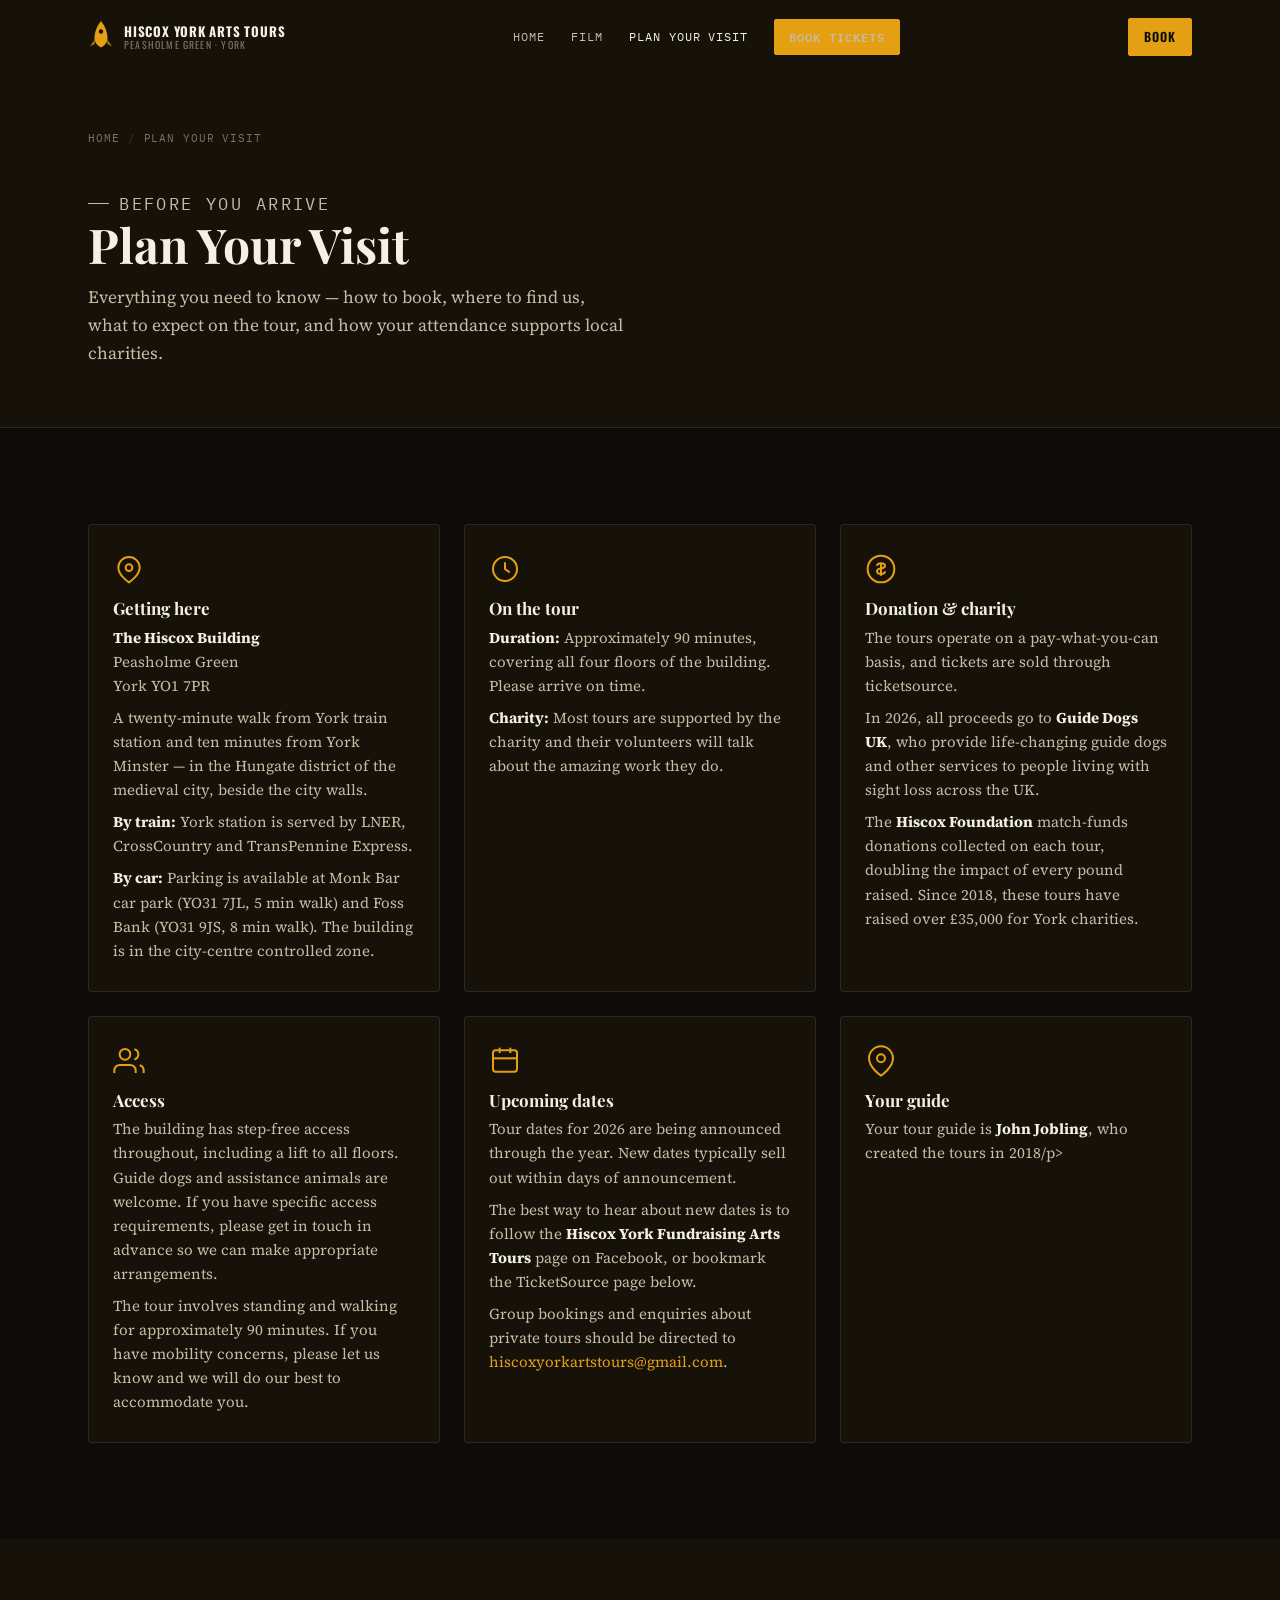
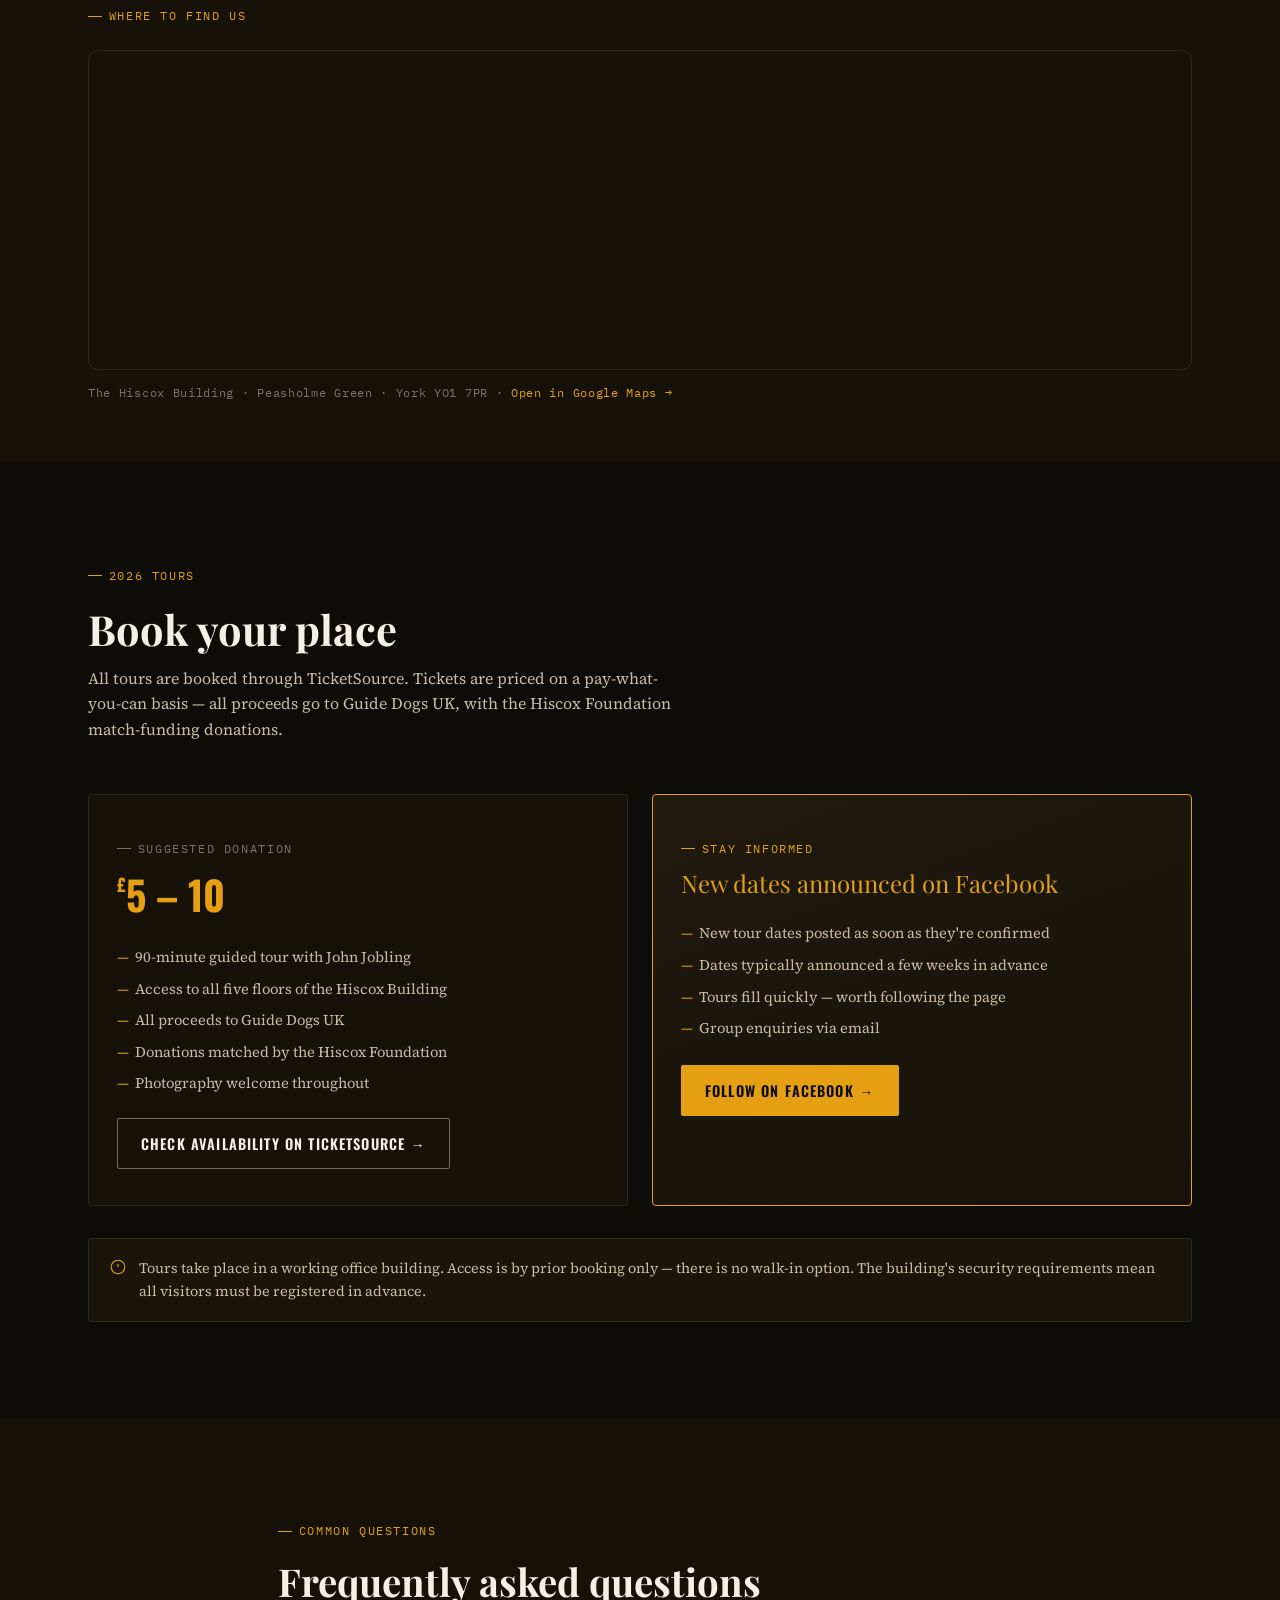
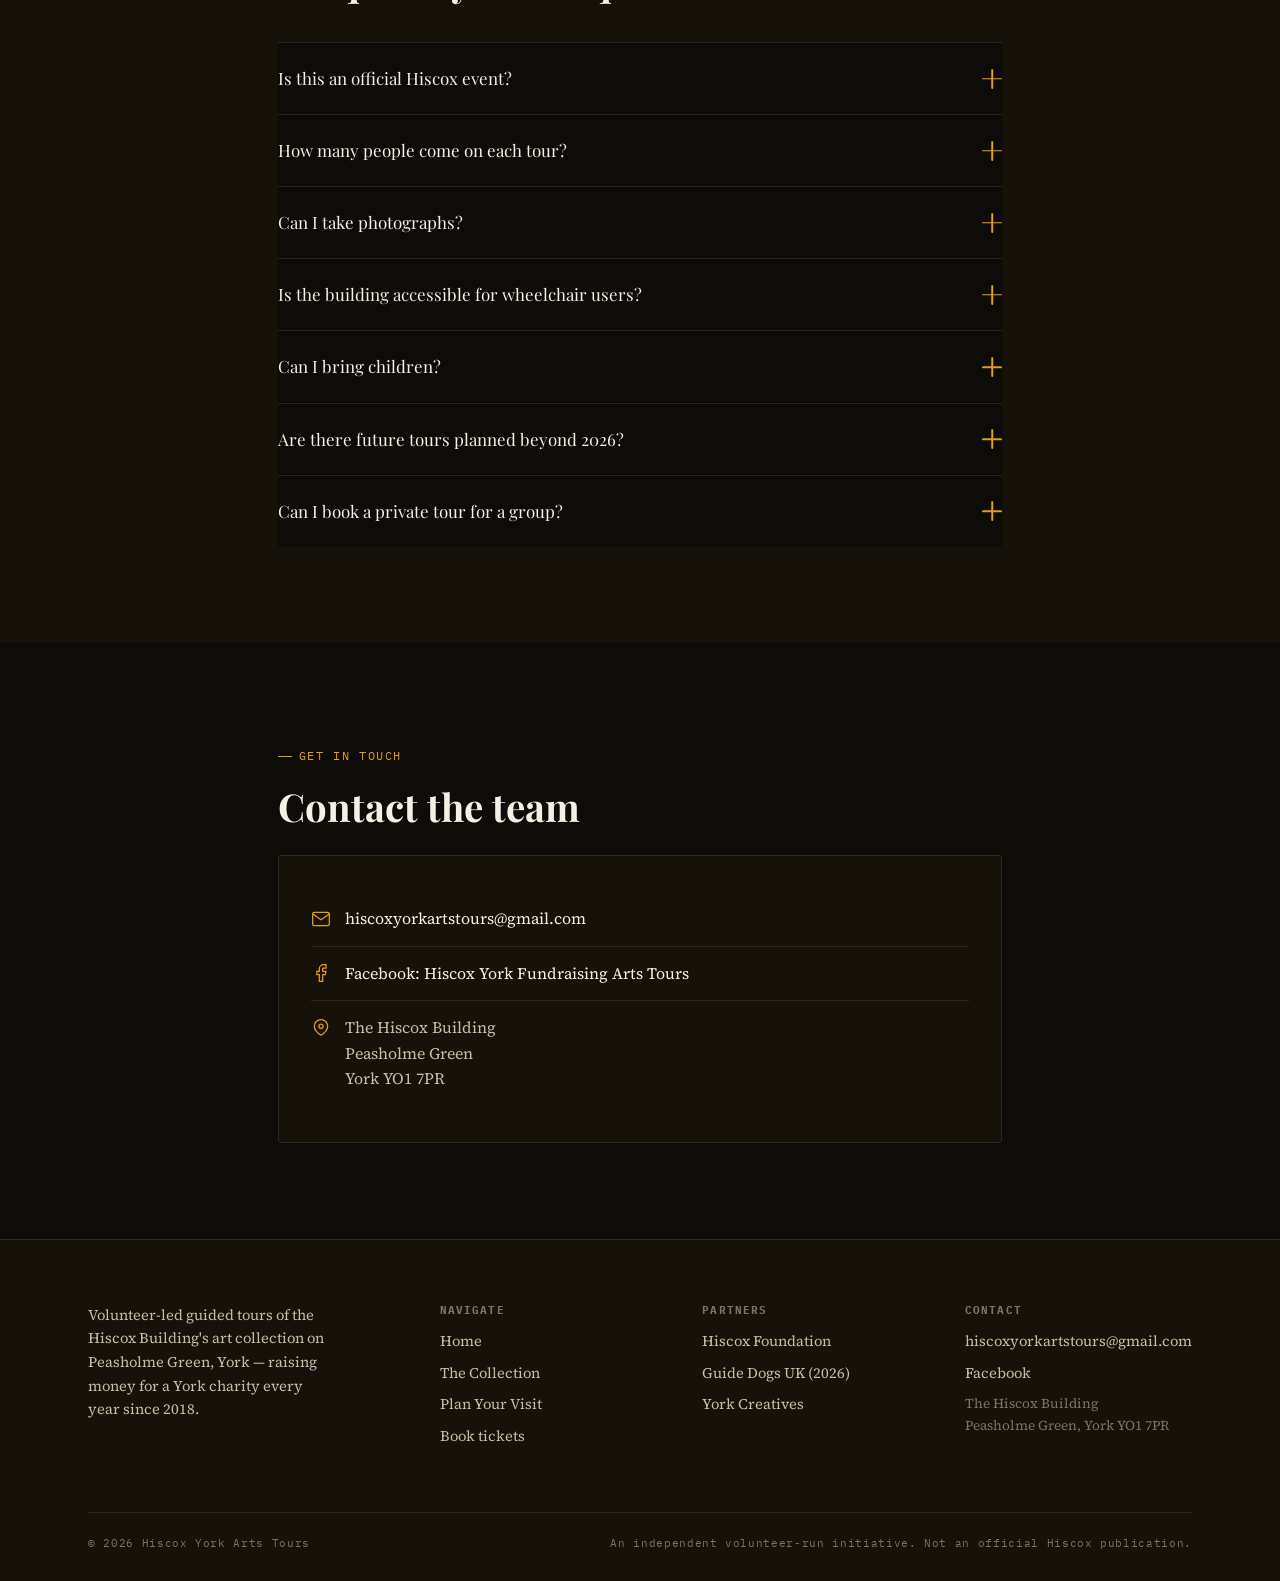
==== commit 1e0f1077: "1" ====
--- a/visit.html
+++ b/visit.html
@@ -1,306 +1,395 @@
 <!doctype html>
 <html lang="en">
+
 <head>
-<meta charset="UTF-8">
-<meta name="viewport" content="width=device-width, initial-scale=1.0">
-<title>Plan Your Visit — Hiscox York Arts Tours</title>
-<meta name="description" content="Everything you need to know before attending a Hiscox York Arts Tour — location, booking, access, and frequently asked questions.">
-<link rel="preconnect" href="https://fonts.googleapis.com">
-<link rel="preconnect" href="https://fonts.gstatic.com" crossorigin>
-<link href="https://fonts.googleapis.com/css2?family=Oswald:wght@600;700&family=Playfair+Display:ital,wght@0,400;0,600;1,400&family=Source+Serif+4:ital,wght@0,400;1,400&family=IBM+Plex+Mono:wght@400;500&display=swap" rel="stylesheet">
-<link rel="stylesheet" href="styles.css">
+  <meta charset="UTF-8">
+  <meta name="viewport" content="width=device-width, initial-scale=1.0">
+  <title>Plan Your Visit — Hiscox York Arts Tours</title>
+  <meta name="description"
+    content="Everything you need to know before attending a Hiscox York Arts Tour — location, booking, access, and frequently asked questions.">
+  <link rel="preconnect" href="https://fonts.googleapis.com">
+  <link rel="preconnect" href="https://fonts.gstatic.com" crossorigin>
+  <link
+    href="https://fonts.googleapis.com/css2?family=Oswald:wght@600;700&family=Playfair+Display:ital,wght@0,400;0,600;1,400&family=Source+Serif+4:ital,wght@0,400;1,400&family=IBM+Plex+Mono:wght@400;500&display=swap"
+    rel="stylesheet">
+  <link rel="stylesheet" href="styles.css">
 </head>
+
 <body>
 
-<header class="site-header" id="siteHeader">
-  <div class="header-inner">
-    <a class="brand" href="index.html">
-      <svg class="brand-icon" viewBox="0 0 26 34" fill="none" aria-hidden="true">
-        <path d="M13 1C17.5 6.5 19.5 12.5 19.5 18C19.5 22 17.5 25 13 27.5C8.5 25 6.5 22 6.5 18C6.5 12.5 8.5 6.5 13 1Z" fill="currentColor"/>
-        <ellipse cx="13" cy="11.5" rx="2.2" ry="2.2" fill="#0E0C09"/>
-        <path d="M6.5 19.5L2 26.5L6.8 24Z" fill="currentColor" opacity=".7"/>
-        <path d="M19.5 19.5L24 26.5L19.2 24Z" fill="currentColor" opacity=".7"/>
-      </svg>
-      <span class="brand-name">Hiscox York Arts Tours<small>Peasholme Green · York</small></span>
-    </a>
-    <nav class="site-nav" id="siteNav">
-      <a href="index.html">Home</a>
-            <a href="video.html">Film</a>
-      <a href="visit.html" class="active">Plan Your Visit</a>
-      <a href="visit.html#book" class="btn btn--gold btn--sm">Book tickets</a>
-    </nav>
-    <a href="#book" class="btn btn--gold btn--sm" style="margin-left:auto;" aria-hidden="true">Book</a>
-    <button class="nav-toggle" id="navToggle" aria-expanded="false" aria-controls="siteNav" aria-label="Open navigation">
-      <span></span><span></span><span></span>
-    </button>
-  </div>
-</header>
-
-<main>
-
-<!-- PAGE HERO -->
-<section class="page-hero on-dark-2">
-  <div class="container">
-    <div class="breadcrumb"><a href="index.html">Home</a><span class="sep">/</span><span>Plan Your Visit</span></div>
-    <p class="label">Before you arrive</p>
-    <h1>Plan Your Visit</h1>
-    <p>Everything you need to know — how to book, where to find us, what to expect on the night, and how your attendance supports Guide Dogs UK in 2026.</p>
-  </div>
-</section>
-
-
-
-<section>
-
- <div id="embedTS_KFHLG" style="width:100%;"></div>
-<script type="text/javascript">
-  (function() {
-    var el = document.createElement("script");
-    el.src = "https://www.ticketsource.com/ticketshop/KFHLG";
-    var s = document.getElementsByTagName("script")[0];
-    s.parentNode.insertBefore(el, s);
-  })();
-</script>
-  
-</section>
-<!-- PRACTICAL INFO CARDS -->
-<section class="section on-dark">
-  <div class="container">
-    <div class="grid g3 stagger">
-
-      <div class="info-card">
-        <svg class="ico" viewBox="0 0 24 24" fill="none" stroke="currentColor" stroke-width="1.5">
-          <path d="M12 22s-8-5.3-8-11a8 8 0 0 1 16 0c0 5.7-8 11-8 11z"/><circle cx="12" cy="11" r="2.5"/>
+  <header class="site-header" id="siteHeader">
+    <div class="header-inner">
+      <a class="brand" href="index.html">
+        <svg class="brand-icon" viewBox="0 0 26 34" fill="none" aria-hidden="true">
+          <path d="M13 1C17.5 6.5 19.5 12.5 19.5 18C19.5 22 17.5 25 13 27.5C8.5 25 6.5 22 6.5 18C6.5 12.5 8.5 6.5 13 1Z"
+            fill="currentColor" />
+          <ellipse cx="13" cy="11.5" rx="2.2" ry="2.2" fill="#0E0C09" />
+          <path d="M6.5 19.5L2 26.5L6.8 24Z" fill="currentColor" opacity=".7" />
+          <path d="M19.5 19.5L24 26.5L19.2 24Z" fill="currentColor" opacity=".7" />
         </svg>
-        <h3>Getting here</h3>
-        <p><strong style="color:var(--warm);">The Hiscox Building</strong><br>Peasholme Green<br>York YO1 7PR</p>
-        <p>A ten-minute walk from York train station and ten minutes from York Minster — in the St Saviour's quarter of the medieval city, beside the city walls.</p>
-        <p><strong style="color:var(--warm);">By train:</strong> York station is served by LNER, CrossCountry and TransPennine Express. The building is a 12-minute walk from the station.</p>
-        <p><strong style="color:var(--warm);">By car:</strong> Parking is available at Monk Bar car park (YO31 7JL, 5 min walk) and Foss Bank (YO31 9JS, 8 min walk). The building is in the city-centre controlled zone.</p>
-      </div>
-
-      <div class="info-card">
-        <svg class="ico" viewBox="0 0 24 24" fill="none" stroke="currentColor" stroke-width="1.5">
-          <circle cx="12" cy="12" r="9"/><polyline points="12 7 12 12 15.5 14.5"/>
-        </svg>
-        <h3>On the night</h3>
-        <p><strong style="color:var(--warm);">Duration:</strong> Approximately 90 minutes, covering all five floors of the building.</p>
-        <p><strong style="color:var(--warm);">Timing:</strong> Tours typically start in the early evening. Check your booking confirmation for the exact time.</p>
-        <p><strong style="color:var(--warm);">Photography:</strong> You are welcome to photograph the art and the atrium. Please do not photograph screens, papers or whiteboards — this is a working office.</p>
-        <p><strong style="color:var(--warm);">Toilets</strong> are available on all floors, to the left of the lifts. Just let one of our volunteers know.</p>
-        <p><strong style="color:var(--warm);">Fire alarm:</strong> If the alarm sounds, we will evacuate down the main stairs to the front of the building, or down the rear stairs to the side street.</p>
-      </div>
-
-      <div class="info-card">
-        <svg class="ico" viewBox="0 0 24 24" fill="none" stroke="currentColor" stroke-width="1.5">
-          <path d="M12 2C6.48 2 2 6.48 2 12s4.48 10 10 10 10-4.48 10-10S17.52 2 12 2z"/>
-          <path d="M12 7v10M9 9.6c0-1.4 1.3-2 3-2s3 .8 3 2-1.3 1.8-3 2-3 .8-3 2 1.3 2 3 2 3-.6 3-2"/>
-        </svg>
-        <h3>Donation &amp; charity</h3>
-        <p>The tours operate on a pay-what-you-can basis. A suggested donation is taken at the door.</p>
-        <p>In 2026, all proceeds go to <strong style="color:var(--warm);">Guide Dogs UK</strong>, who provide life-changing guide dogs and other services to people living with sight loss across the UK.</p>
-        <p>The <strong style="color:var(--warm);">Hiscox Foundation</strong> match-funds donations collected on each tour, doubling the impact of every pound given. Since 2018, these tours have raised over £35,000 for York charities.</p>
-      </div>
-
-      <div class="info-card">
-        <svg class="ico" viewBox="0 0 24 24" fill="none" stroke="currentColor" stroke-width="1.5">
-          <path d="M17 21v-2a4 4 0 0 0-4-4H5a4 4 0 0 0-4 4v2"/><circle cx="9" cy="7" r="4"/>
-          <path d="M23 21v-2a4 4 0 0 0-3-3.87M16 3.13a4 4 0 0 1 0 7.75"/>
-        </svg>
-        <h3>Access</h3>
-        <p>The building has step-free access throughout, including a lift to all floors. Guide dogs and assistance animals are welcome. If you have specific access requirements, please get in touch in advance so we can make appropriate arrangements.</p>
-        <p>The tour involves standing and walking for approximately 90 minutes. If you have mobility concerns, please let us know and we will do our best to accommodate you.</p>
-      </div>
-
-      <div class="info-card">
-        <svg class="ico" viewBox="0 0 24 24" fill="none" stroke="currentColor" stroke-width="1.5">
-          <rect x="3" y="4" width="18" height="16" rx="2"/><line x1="16" y1="2" x2="16" y2="6"/><line x1="8" y1="2" x2="8" y2="6"/><line x1="3" y1="10" x2="21" y2="10"/>
-        </svg>
-        <h3>Upcoming dates</h3>
-        <p>Tour dates for 2026 are being announced through the year. New dates typically sell out within days of announcement.</p>
-        <p>The best way to hear about new dates is to follow the <strong style="color:var(--warm);">Hiscox York Fundraising Arts Tours</strong> page on Facebook, or bookmark the TicketSource page below.</p>
-        <p>Group bookings and enquiries about private tours should be directed to <a href="mailto:hiscoxyorkartstours@gmail.com" style="color:var(--gold);">hiscoxyorkartstours@gmail.com</a>.</p>
-      </div>
-
-      <div class="info-card">
-        <svg class="ico" viewBox="0 0 24 24" fill="none" stroke="currentColor" stroke-width="1.5">
-          <path d="M21 10c0 7-9 13-9 13s-9-6-9-13a9 9 0 0 1 18 0z"/><circle cx="12" cy="10" r="3"/>
-        </svg>
-        <h3>Your guide</h3>
-        <p>Your tour guide is <strong style="color:var(--warm);">John Jobling</strong>, who has led every Hiscox York Arts Tour since the building opened in 2018. John has a degree in Computer Science, a private art collection, and a 20-square-metre hand-painted Mondrian mural in his kitchen.</p>
-        <p>Art and charity run in the family: his daughter Ada, at eight years old, founded YorKAOS — a child-led community arts initiative — which exhibited at SPARK in York.</p>
-      </div>
-
+        <span class="brand-name">Hiscox York Arts Tours<small>Peasholme Green · York</small></span>
+      </a>
+      <nav class="site-nav" id="siteNav">
+        <a href="index.html">Home</a>
+        <a href="video.html">Film</a>
+        <a href="visit.html" class="active">Plan Your Visit</a>
+        <a href="visit.html#book" class="btn btn--gold btn--sm">Book tickets</a>
+      </nav>
+      <a href="#book" class="btn btn--gold btn--sm" style="margin-left:auto;" aria-hidden="true">Book</a>
+      <button class="nav-toggle" id="navToggle" aria-expanded="false" aria-controls="siteNav"
+        aria-label="Open navigation">
+        <span></span><span></span><span></span>
+      </button>
     </div>
-  </div>
-</section>
-
-<!-- MAP -->
-<section class="section section--slim on-dark-2">
-  <div class="container reveal">
-    <p class="label" style="margin-bottom:24px;">Where to find us</p>
-    <div class="map-frame">
-      <iframe
-        src="https://www.google.com/maps/embed?pb=!1m18!1m12!1m3!1d2344.038!2d-1.076!3d53.962!2m3!1f0!2f0!3f0!3m2!1i1024!2i768!4f13.1!3m3!1m2!1s0x487930e4ecd7b2b7%3A0x1!2sThe%20Hiscox%20Building%2C%20Peasholme%20Green%2C%20York%20YO1%207PR!5e0!3m2!1sen!2suk!4v1700000000000"
-        loading="lazy"
-        referrerpolicy="no-referrer-when-downgrade"
-        title="Map showing the Hiscox Building on Peasholme Green, York"
-        allowfullscreen>
-      </iframe>
+  </header>
+
+  <main>
+
+    <!-- PAGE HERO -->
+    <section class="page-hero on-dark-2">
+      <div class="container">
+        <div class="breadcrumb"><a href="index.html">Home</a><span class="sep">/</span><span>Plan Your Visit</span>
+        </div>
+        <p class="label">Before you arrive</p>
+        <h1>Plan Your Visit</h1>
+        <p>Everything you need to know — how to book, where to find us, what to expect on the tour, and how your
+          attendance supports local charities.</p>
+      </div>
+    </section>
+
+    <section>
+
+      <div id="embedTS_KFHLG" style="width:100%;"></div>
+      <script type="text/javascript">
+        (function () {
+          var el = document.createElement("script");
+          el.src = "https://www.ticketsource.com/ticketshop/KFHLG";
+          var s = document.getElementsByTagName("script")[0];
+          s.parentNode.insertBefore(el, s);
+        })();
+      </script>
+
+    </section>
+    <!-- PRACTICAL INFO CARDS -->
+    <section class="section on-dark">
+      <div class="container">
+        <div class="grid g3 stagger">
+
+          <div class="info-card">
+            <svg class="ico" viewBox="0 0 24 24" fill="none" stroke="currentColor" stroke-width="1.5">
+              <path d="M12 22s-8-5.3-8-11a8 8 0 0 1 16 0c0 5.7-8 11-8 11z" />
+              <circle cx="12" cy="11" r="2.5" />
+            </svg>
+            <h3>Getting here</h3>
+            <p><strong style="color:var(--warm);">The Hiscox Building</strong><br>Peasholme Green<br>York YO1 7PR</p>
+            <p>A twenty-minute walk from York train station and ten minutes from York Minster — in the Hungate district
+              of the medieval city, beside the city walls.</p>
+            <p><strong style="color:var(--warm);">By train:</strong> York station is served by LNER, CrossCountry and
+              TransPennine Express.</p>
+            <p><strong style="color:var(--warm);">By car:</strong> Parking is available at Monk Bar car park (YO31 7JL,
+              5 min walk) and Foss Bank (YO31 9JS, 8 min walk). The building is in the city-centre controlled zone.</p>
+          </div>
+
+          <div class="info-card">
+            <svg class="ico" viewBox="0 0 24 24" fill="none" stroke="currentColor" stroke-width="1.5">
+              <circle cx="12" cy="12" r="9" />
+              <polyline points="12 7 12 12 15.5 14.5" />
+            </svg>
+            <h3>On the tour</h3>
+            <p><strong style="color:var(--warm);">Duration:</strong> Approximately 90 minutes, covering all four floors
+              of the building. Please arrive on time.</p>
+            <p><strong style="color:var(--warm);">Charity:</strong> Most tours are supported by the charity and their volunteers will talk about the amazing work they do.</p>
+
+          </div>
+
+          <div class="info-card">
+            <svg class="ico" viewBox="0 0 24 24" fill="none" stroke="currentColor" stroke-width="1.5">
+              <path d="M12 2C6.48 2 2 6.48 2 12s4.48 10 10 10 10-4.48 10-10S17.52 2 12 2z" />
+              <path d="M12 7v10M9 9.6c0-1.4 1.3-2 3-2s3 .8 3 2-1.3 1.8-3 2-3 .8-3 2 1.3 2 3 2 3-.6 3-2" />
+            </svg>
+            <h3>Donation &amp; charity</h3>
+            <p>The tours operate on a pay-what-you-can basis, and tickets are sold through ticketsource.</p>
+            <p>In 2026, all proceeds go to <strong style="color:var(--warm);">Guide Dogs UK</strong>, who provide
+              life-changing guide dogs and other services to people living with sight loss across the UK.</p>
+            <p>The <strong style="color:var(--warm);">Hiscox Foundation</strong> match-funds donations collected on each
+              tour, doubling the impact of every pound raised. Since 2018, these tours have raised over £35,000 for York
+              charities.</p>
+          </div>
+
+          <div class="info-card">
+            <svg class="ico" viewBox="0 0 24 24" fill="none" stroke="currentColor" stroke-width="1.5">
+              <path d="M17 21v-2a4 4 0 0 0-4-4H5a4 4 0 0 0-4 4v2" />
+              <circle cx="9" cy="7" r="4" />
+              <path d="M23 21v-2a4 4 0 0 0-3-3.87M16 3.13a4 4 0 0 1 0 7.75" />
+            </svg>
+            <h3>Access</h3>
+            <p>The building has step-free access throughout, including a lift to all floors. Guide dogs and assistance
+              animals are welcome. If you have specific access requirements, please get in touch in advance so we can
+              make appropriate arrangements.</p>
+            <p>The tour involves standing and walking for approximately 90 minutes. If you have mobility concerns,
+              please let us know and we will do our best to accommodate you.</p>
+          </div>
+
+          <div class="info-card">
+            <svg class="ico" viewBox="0 0 24 24" fill="none" stroke="currentColor" stroke-width="1.5">
+              <rect x="3" y="4" width="18" height="16" rx="2" />
+              <line x1="16" y1="2" x2="16" y2="6" />
+              <line x1="8" y1="2" x2="8" y2="6" />
+              <line x1="3" y1="10" x2="21" y2="10" />
+            </svg>
+            <h3>Upcoming dates</h3>
+            <p>Tour dates for 2026 are being announced through the year. New dates typically sell out within days of
+              announcement.</p>
+            <p>The best way to hear about new dates is to follow the <strong style="color:var(--warm);">Hiscox York
+                Fundraising Arts Tours</strong> page on Facebook, or bookmark the TicketSource page below.</p>
+            <p>Group bookings and enquiries about private tours should be directed to <a
+                href="mailto:hiscoxyorkartstours@gmail.com"
+                style="color:var(--gold);">hiscoxyorkartstours@gmail.com</a>.</p>
+          </div>
+
+          <div class="info-card">
+            <svg class="ico" viewBox="0 0 24 24" fill="none" stroke="currentColor" stroke-width="1.5">
+              <path d="M21 10c0 7-9 13-9 13s-9-6-9-13a9 9 0 0 1 18 0z" />
+              <circle cx="12" cy="10" r="3" />
+            </svg>
+            <h3>Your guide</h3>
+            <p>Your tour guide is <strong style="color:var(--warm);">John Jobling</strong>, who created the tours in 2018/p>
+          </div>
+
+        </div>
+      </div>
+    </section>
+
+    <!-- MAP -->
+    <section class="section section--slim on-dark-2">
+      <div class="container reveal">
+        <p class="label" style="margin-bottom:24px;">Where to find us</p>
+        <div class="map-frame">
+          <iframe
+            src="https://www.google.com/maps/embed?pb=!1m18!1m12!1m3!1d2344.038!2d-1.076!3d53.962!2m3!1f0!2f0!3f0!3m2!1i1024!2i768!4f13.1!3m3!1m2!1s0x487930e4ecd7b2b7%3A0x1!2sThe%20Hiscox%20Building%2C%20Peasholme%20Green%2C%20York%20YO1%207PR!5e0!3m2!1sen!2suk!4v1700000000000"
+            loading="lazy" referrerpolicy="no-referrer-when-downgrade"
+            title="Map showing the Hiscox Building on Peasholme Green, York" allowfullscreen>
+          </iframe>
+        </div>
+        <p
+          style="margin-top:14px;font-family:var(--font-label);font-size:.72rem;color:var(--warm-3);letter-spacing:.06em;">
+          The Hiscox Building · Peasholme Green · York YO1 7PR ·
+          <a href="https://maps.google.com/?q=The+Hiscox+Building,+Peasholme+Green,+York+YO1+7PR" target="_blank"
+            rel="noopener" style="color:var(--gold);">Open in Google Maps →</a>
+        </p>
+      </div>
+    </section>
+
+    <!-- BOOKING -->
+    <section id="book" class="section on-dark">
+      <div class="container">
+        <div style="max-width:600px;margin-bottom:52px;" class="reveal">
+          <p class="label">2026 tours</p>
+          <h2 style="font-family:var(--font-head);font-size:clamp(1.9rem,3.4vw,2.6rem);margin-top:.5em;">Book your place
+          </h2>
+          <p style="color:var(--warm-2);margin-top:14px;">All tours are booked through TicketSource. Tickets are priced
+            on a pay-what-you-can basis — all proceeds go to Guide Dogs UK, with the Hiscox Foundation match-funding
+            donations.</p>
+        </div>
+        <div class="price-cards reveal">
+          <div class="price-card">
+            <p class="label dim">Suggested donation</p>
+            <p class="amount"><sup>£</sup>5 – 10</p>
+            <ul>
+              <li>90-minute guided tour with John Jobling</li>
+              <li>Access to all five floors of the Hiscox Building</li>
+              <li>All proceeds to Guide Dogs UK</li>
+              <li>Donations matched by the Hiscox Foundation</li>
+              <li>Photography welcome throughout</li>
+            </ul>
+            <a href="https://www.ticketsource.co.uk/hiscox-arts-tours" target="_blank" rel="noopener"
+              class="btn btn--outline btn--block">
+              Check availability on TicketSource →
+            </a>
+          </div>
+          <div class="price-card featured">
+            <p class="label">Stay informed</p>
+            <p style="font-family:var(--font-head);font-size:1.5rem;color:var(--gold);margin-top:6px;">New dates
+              announced on Facebook</p>
+            <ul>
+              <li>New tour dates posted as soon as they're confirmed</li>
+              <li>Dates typically announced a few weeks in advance</li>
+              <li>Tours fill quickly — worth following the page</li>
+              <li>Group enquiries via email</li>
+            </ul>
+            <a href="https://www.facebook.com/HiscoxYorkFundraisingArtsTours" target="_blank" rel="noopener"
+              class="btn btn--gold btn--block" style="margin-top:24px;">
+              Follow on Facebook →
+            </a>
+          </div>
+        </div>
+        <div class="notice on-dark" style="margin-top:32px;">
+          <svg class="notice-icon" viewBox="0 0 24 24" fill="none" stroke="currentColor" stroke-width="1.5">
+            <circle cx="12" cy="12" r="9" />
+            <line x1="12" y1="8" x2="12" y2="12" />
+            <line x1="12" y1="16" x2="12.01" y2="16" />
+          </svg>
+          <p>Tours take place in a working office building. Access is by prior booking only — there is no walk-in
+            option. The building's security requirements mean all visitors must be registered in advance.</p>
+        </div>
+      </div>
+    </section>
+
+    <!-- FAQ -->
+    <section class="section on-dark-2">
+      <div class="container container--narrow">
+        <div style="margin-bottom:40px;" class="reveal">
+          <p class="label">Common questions</p>
+          <h2 style="font-family:var(--font-head);font-size:clamp(1.8rem,3vw,2.4rem);margin-top:.5em;">Frequently asked
+            questions</h2>
+        </div>
+        <div class="faq on-dark reveal">
+          <div class="faq-item">
+            <button class="faq-q">Is this an official Hiscox event?<span class="faq-plus"
+                aria-hidden="true"></span></button>
+            <div class="faq-a">
+              <p>No — the tours are an independent, volunteer-run initiative. They are not organised by Hiscox as a
+                company, though Hiscox generously provides access to the building and the Hiscox Foundation match-funds
+                donations. The tours were started by John Jobling in 2018.</p>
+            </div>
+          </div>
+          <div class="faq-item">
+            <button class="faq-q">How many people come on each tour?<span class="faq-plus"
+                aria-hidden="true"></span></button>
+            <div class="faq-a">
+              <p>Tour sizes are kept small to preserve the quality of the experience. Exact capacity depends on the date
+                — check TicketSource for availability on specific tours.</p>
+            </div>
+          </div>
+          <div class="faq-item">
+            <button class="faq-q">Can I take photographs?<span class="faq-plus" aria-hidden="true"></span></button>
+            <div class="faq-a">
+              <p>Yes — you're very welcome to photograph the artworks and the atrium. The one restriction is that you
+                should not photograph any screens, papers or whiteboards visible in the building, as this is a working
+                office handling sensitive commercial material.</p>
+            </div>
+          </div>
+          <div class="faq-item">
+            <button class="faq-q">Is the building accessible for wheelchair users?<span class="faq-plus"
+                aria-hidden="true"></span></button>
+            <div class="faq-a">
+              <p>Yes — the building has step-free access and a lift to all floors. If you have specific access needs,
+                please email us in advance so we can ensure everything is in place.</p>
+            </div>
+          </div>
+          <div class="faq-item">
+            <button class="faq-q">Can I bring children?<span class="faq-plus" aria-hidden="true"></span></button>
+            <div class="faq-a">
+              <p>Children are welcome, accompanied by an adult. The tour is primarily pitched at adults and older
+                children with an interest in art, though younger children have enjoyed tours in the past. The tour
+                involves 90 minutes of standing and walking.</p>
+            </div>
+          </div>
+          <div class="faq-item">
+            <button class="faq-q">Are there future tours planned beyond 2026?<span class="faq-plus"
+                aria-hidden="true"></span></button>
+            <div class="faq-a">
+              <p>We have run tours every year since 2018 and intend to continue. Dates and charities are confirmed each
+                year — the best way to hear about future tours is to follow the Facebook page or email us to be added to
+                the mailing list.</p>
+            </div>
+          </div>
+          <div class="faq-item">
+            <button class="faq-q">Can I book a private tour for a group?<span class="faq-plus"
+                aria-hidden="true"></span></button>
+            <div class="faq-a">
+              <p>Enquiries about group or private tours are welcome — please email <a
+                  href="mailto:hiscoxyorkartstours@gmail.com"
+                  style="color:var(--gold);">hiscoxyorkartstours@gmail.com</a> with details of your group and preferred
+                dates. We'll do our best to accommodate you, subject to building availability.</p>
+            </div>
+          </div>
+        </div>
+      </div>
+    </section>
+
+    <!-- CONTACT -->
+    <section class="section on-dark">
+      <div class="container container--narrow reveal">
+        <p class="label">Get in touch</p>
+        <h2 style="font-family:var(--font-head);font-size:clamp(1.8rem,3vw,2.4rem);margin-top:.5em;">Contact the team
+        </h2>
+        <div class="contact-card"
+          style="margin-top:28px;background:var(--dark-2);border:1px solid var(--line);border-radius:var(--r);padding:36px 32px;">
+          <div style="display:flex;align-items:center;gap:14px;padding:14px 0;border-bottom:1px solid var(--line);">
+            <svg style="width:20px;height:20px;color:var(--gold);flex-shrink:0;" viewBox="0 0 24 24" fill="none"
+              stroke="currentColor" stroke-width="1.5">
+              <path d="M4 4h16c1.1 0 2 .9 2 2v12c0 1.1-.9 2-2 2H4c-1.1 0-2-.9-2-2V6c0-1.1.9-2 2-2z" />
+              <polyline points="22,6 12,13 2,6" />
+            </svg>
+            <a href="mailto:hiscoxyorkartstours@gmail.com"
+              style="color:var(--warm);word-break:break-all;">hiscoxyorkartstours@gmail.com</a>
+          </div>
+          <div style="display:flex;align-items:center;gap:14px;padding:14px 0;border-bottom:1px solid var(--line);">
+            <svg style="width:20px;height:20px;color:var(--gold);flex-shrink:0;" viewBox="0 0 24 24" fill="none"
+              stroke="currentColor" stroke-width="1.5">
+              <path d="M18 2h-3a5 5 0 0 0-5 5v3H7v4h3v8h4v-8h3l1-4h-4V7a1 1 0 0 1 1-1h3z" />
+            </svg>
+            <a href="https://www.facebook.com/HiscoxYorkFundraisingArtsTours" target="_blank" rel="noopener"
+              style="color:var(--warm);">Facebook: Hiscox York Fundraising Arts Tours</a>
+          </div>
+          <div style="display:flex;align-items:flex-start;gap:14px;padding:14px 0;">
+            <svg style="width:20px;height:20px;color:var(--gold);flex-shrink:0;margin-top:2px;" viewBox="0 0 24 24"
+              fill="none" stroke="currentColor" stroke-width="1.5">
+              <path d="M12 22s-8-5.3-8-11a8 8 0 0 1 16 0c0 5.7-8 11-8 11z" />
+              <circle cx="12" cy="11" r="2.5" />
+            </svg>
+            <address style="font-style:normal;color:var(--warm-2);">The Hiscox Building<br>Peasholme Green<br>York YO1
+              7PR</address>
+          </div>
+        </div>
+      </div>
+    </section>
+
+  </main>
+
+  <footer class="site-footer">
+    <div class="container">
+      <div class="footer-top">
+        <div class="footer-col">
+          <p class="footer-about">Volunteer-led guided tours of the Hiscox Building's art collection on Peasholme Green,
+            York — raising money for a York charity every year since 2018.</p>
+        </div>
+        <div class="footer-col">
+          <h4>Navigate</h4>
+          <ul>
+            <li><a href="index.html">Home</a></li>
+            <li><a href="collection.html">The Collection</a></li>
+            <li><a href="visit.html">Plan Your Visit</a></li>
+            <li><a href="visit.html#book">Book tickets</a></li>
+          </ul>
+        </div>
+        <div class="footer-col">
+          <h4>Partners</h4>
+          <ul>
+            <li>Hiscox Foundation</li>
+            <li>Guide Dogs UK (2026)</li>
+            <li>York Creatives</li>
+          </ul>
+        </div>
+        <div class="footer-col">
+          <h4>Contact</h4>
+          <ul>
+            <li><a href="mailto:hiscoxyorkartstours@gmail.com">hiscoxyorkartstours@gmail.com</a></li>
+            <li><a href="https://www.facebook.com/HiscoxYorkFundraisingArtsTours" target="_blank"
+                rel="noopener">Facebook</a></li>
+            <li style="color:var(--warm-3);font-size:.85rem;margin-top:4px;">The Hiscox Building<br>Peasholme Green,
+              York YO1 7PR</li>
+          </ul>
+        </div>
+      </div>
+      <div class="footer-bottom">
+        <span>© 2026 Hiscox York Arts Tours</span>
+        <span>An independent volunteer-run initiative. Not an official Hiscox publication.</span>
+      </div>
     </div>
-    <p style="margin-top:14px;font-family:var(--font-label);font-size:.72rem;color:var(--warm-3);letter-spacing:.06em;">
-      The Hiscox Building · Peasholme Green · York YO1 7PR ·
-      <a href="https://maps.google.com/?q=The+Hiscox+Building,+Peasholme+Green,+York+YO1+7PR" target="_blank" rel="noopener" style="color:var(--gold);">Open in Google Maps →</a>
-    </p>
-  </div>
-</section>
-
-<!-- BOOKING -->
-<section id="book" class="section on-dark">
-  <div class="container">
-    <div style="max-width:600px;margin-bottom:52px;" class="reveal">
-      <p class="label">2026 tours</p>
-      <h2 style="font-family:var(--font-head);font-size:clamp(1.9rem,3.4vw,2.6rem);margin-top:.5em;">Book your place</h2>
-      <p style="color:var(--warm-2);margin-top:14px;">All tours are booked through TicketSource. Tickets are priced on a pay-what-you-can basis — all proceeds go to Guide Dogs UK, with the Hiscox Foundation match-funding donations.</p>
-    </div>
-    <div class="price-cards reveal">
-      <div class="price-card">
-        <p class="label dim">Suggested donation</p>
-        <p class="amount"><sup>£</sup>5 – 10</p>
-        <ul>
-          <li>90-minute guided tour with John Jobling</li>
-          <li>Access to all five floors of the Hiscox Building</li>
-          <li>All proceeds to Guide Dogs UK</li>
-          <li>Donations matched by the Hiscox Foundation</li>
-          <li>Photography welcome throughout</li>
-        </ul>
-        <a href="https://www.ticketsource.co.uk/hiscox-arts-tours" target="_blank" rel="noopener" class="btn btn--outline btn--block">
-          Check availability on TicketSource →
-        </a>
-      </div>
-      <div class="price-card featured">
-        <p class="label">Stay informed</p>
-        <p style="font-family:var(--font-head);font-size:1.5rem;color:var(--gold);margin-top:6px;">New dates announced on Facebook</p>
-        <ul>
-          <li>New tour dates posted as soon as they're confirmed</li>
-          <li>Dates typically announced a few weeks in advance</li>
-          <li>Tours fill quickly — worth following the page</li>
-          <li>Group enquiries via email</li>
-        </ul>
-        <a href="https://www.facebook.com/HiscoxYorkFundraisingArtsTours" target="_blank" rel="noopener" class="btn btn--gold btn--block" style="margin-top:24px;">
-          Follow on Facebook →
-        </a>
-      </div>
-    </div>
-    <div class="notice on-dark" style="margin-top:32px;">
-      <svg class="notice-icon" viewBox="0 0 24 24" fill="none" stroke="currentColor" stroke-width="1.5"><circle cx="12" cy="12" r="9"/><line x1="12" y1="8" x2="12" y2="12"/><line x1="12" y1="16" x2="12.01" y2="16"/></svg>
-      <p>Tours take place in a working office building. Access is by prior booking only — there is no walk-in option. The building's security requirements mean all visitors must be registered in advance.</p>
-    </div>
-  </div>
-</section>
-
-<!-- FAQ -->
-<section class="section on-dark-2">
-  <div class="container container--narrow">
-    <div style="margin-bottom:40px;" class="reveal">
-      <p class="label">Common questions</p>
-      <h2 style="font-family:var(--font-head);font-size:clamp(1.8rem,3vw,2.4rem);margin-top:.5em;">Frequently asked questions</h2>
-    </div>
-    <div class="faq on-dark reveal">
-      <div class="faq-item">
-        <button class="faq-q">Is this an official Hiscox event?<span class="faq-plus" aria-hidden="true"></span></button>
-        <div class="faq-a"><p>No — the tours are an independent, volunteer-run initiative. They are not organised by Hiscox as a company, though Hiscox generously provides access to the building and the Hiscox Foundation match-funds donations. The tours were started by John Jobling in 2018.</p></div>
-      </div>
-      <div class="faq-item">
-        <button class="faq-q">How many people come on each tour?<span class="faq-plus" aria-hidden="true"></span></button>
-        <div class="faq-a"><p>Tour sizes are kept small to preserve the quality of the experience. Exact capacity depends on the date — check TicketSource for availability on specific tours.</p></div>
-      </div>
-      <div class="faq-item">
-        <button class="faq-q">Can I take photographs?<span class="faq-plus" aria-hidden="true"></span></button>
-        <div class="faq-a"><p>Yes — you're very welcome to photograph the artworks and the atrium. The one restriction is that you should not photograph any screens, papers or whiteboards visible in the building, as this is a working office handling sensitive commercial material.</p></div>
-      </div>
-      <div class="faq-item">
-        <button class="faq-q">Is the building accessible for wheelchair users?<span class="faq-plus" aria-hidden="true"></span></button>
-        <div class="faq-a"><p>Yes — the building has step-free access and a lift to all floors. If you have specific access needs, please email us in advance so we can ensure everything is in place.</p></div>
-      </div>
-      <div class="faq-item">
-        <button class="faq-q">Can I bring children?<span class="faq-plus" aria-hidden="true"></span></button>
-        <div class="faq-a"><p>Children are welcome, accompanied by an adult. The tour is primarily pitched at adults and older children with an interest in art, though younger children have enjoyed tours in the past. The tour involves 90 minutes of standing and walking.</p></div>
-      </div>
-      <div class="faq-item">
-        <button class="faq-q">Are there future tours planned beyond 2026?<span class="faq-plus" aria-hidden="true"></span></button>
-        <div class="faq-a"><p>We have run tours every year since 2018 and intend to continue. Dates and charities are confirmed each year — the best way to hear about future tours is to follow the Facebook page or email us to be added to the mailing list.</p></div>
-      </div>
-      <div class="faq-item">
-        <button class="faq-q">Can I book a private tour for a group?<span class="faq-plus" aria-hidden="true"></span></button>
-        <div class="faq-a"><p>Enquiries about group or private tours are welcome — please email <a href="mailto:hiscoxyorkartstours@gmail.com" style="color:var(--gold);">hiscoxyorkartstours@gmail.com</a> with details of your group and preferred dates. We'll do our best to accommodate you, subject to building availability.</p></div>
-      </div>
-    </div>
-  </div>
-</section>
-
-<!-- CONTACT -->
-<section class="section on-dark">
-  <div class="container container--narrow reveal">
-    <p class="label">Get in touch</p>
-    <h2 style="font-family:var(--font-head);font-size:clamp(1.8rem,3vw,2.4rem);margin-top:.5em;">Contact the team</h2>
-    <div class="contact-card" style="margin-top:28px;background:var(--dark-2);border:1px solid var(--line);border-radius:var(--r);padding:36px 32px;">
-      <div style="display:flex;align-items:center;gap:14px;padding:14px 0;border-bottom:1px solid var(--line);">
-        <svg style="width:20px;height:20px;color:var(--gold);flex-shrink:0;" viewBox="0 0 24 24" fill="none" stroke="currentColor" stroke-width="1.5"><path d="M4 4h16c1.1 0 2 .9 2 2v12c0 1.1-.9 2-2 2H4c-1.1 0-2-.9-2-2V6c0-1.1.9-2 2-2z"/><polyline points="22,6 12,13 2,6"/></svg>
-        <a href="mailto:hiscoxyorkartstours@gmail.com" style="color:var(--warm);word-break:break-all;">hiscoxyorkartstours@gmail.com</a>
-      </div>
-      <div style="display:flex;align-items:center;gap:14px;padding:14px 0;border-bottom:1px solid var(--line);">
-        <svg style="width:20px;height:20px;color:var(--gold);flex-shrink:0;" viewBox="0 0 24 24" fill="none" stroke="currentColor" stroke-width="1.5"><path d="M18 2h-3a5 5 0 0 0-5 5v3H7v4h3v8h4v-8h3l1-4h-4V7a1 1 0 0 1 1-1h3z"/></svg>
-        <a href="https://www.facebook.com/HiscoxYorkFundraisingArtsTours" target="_blank" rel="noopener" style="color:var(--warm);">Facebook: Hiscox York Fundraising Arts Tours</a>
-      </div>
-      <div style="display:flex;align-items:flex-start;gap:14px;padding:14px 0;">
-        <svg style="width:20px;height:20px;color:var(--gold);flex-shrink:0;margin-top:2px;" viewBox="0 0 24 24" fill="none" stroke="currentColor" stroke-width="1.5"><path d="M12 22s-8-5.3-8-11a8 8 0 0 1 16 0c0 5.7-8 11-8 11z"/><circle cx="12" cy="11" r="2.5"/></svg>
-        <address style="font-style:normal;color:var(--warm-2);">The Hiscox Building<br>Peasholme Green<br>York YO1 7PR</address>
-      </div>
-    </div>
-  </div>
-</section>
-
-</main>
-
-<footer class="site-footer">
-  <div class="container">
-    <div class="footer-top">
-      <div class="footer-col">
-        <p class="footer-about">Volunteer-led guided tours of the Hiscox Building's art collection on Peasholme Green, York — raising money for a York charity every year since 2018.</p>
-      </div>
-      <div class="footer-col">
-        <h4>Navigate</h4>
-        <ul>
-          <li><a href="index.html">Home</a></li>
-          <li><a href="collection.html">The Collection</a></li>
-          <li><a href="visit.html">Plan Your Visit</a></li>
-          <li><a href="visit.html#book">Book tickets</a></li>
-        </ul>
-      </div>
-      <div class="footer-col">
-        <h4>Partners</h4>
-        <ul>
-          <li>Hiscox Foundation</li>
-          <li>Guide Dogs UK (2026)</li>
-          <li>York Creatives</li>
-        </ul>
-      </div>
-      <div class="footer-col">
-        <h4>Contact</h4>
-        <ul>
-          <li><a href="mailto:hiscoxyorkartstours@gmail.com">hiscoxyorkartstours@gmail.com</a></li>
-          <li><a href="https://www.facebook.com/HiscoxYorkFundraisingArtsTours" target="_blank" rel="noopener">Facebook</a></li>
-          <li style="color:var(--warm-3);font-size:.85rem;margin-top:4px;">The Hiscox Building<br>Peasholme Green, York YO1 7PR</li>
-        </ul>
-      </div>
-    </div>
-    <div class="footer-bottom">
-      <span>© 2026 Hiscox York Arts Tours</span>
-      <span>An independent volunteer-run initiative. Not an official Hiscox publication.</span>
-    </div>
-  </div>
-</footer>
-<script src="script.js"></script>
+  </footer>
+  <script src="script.js"></script>
 </body>
-</html>
+
+</html>
